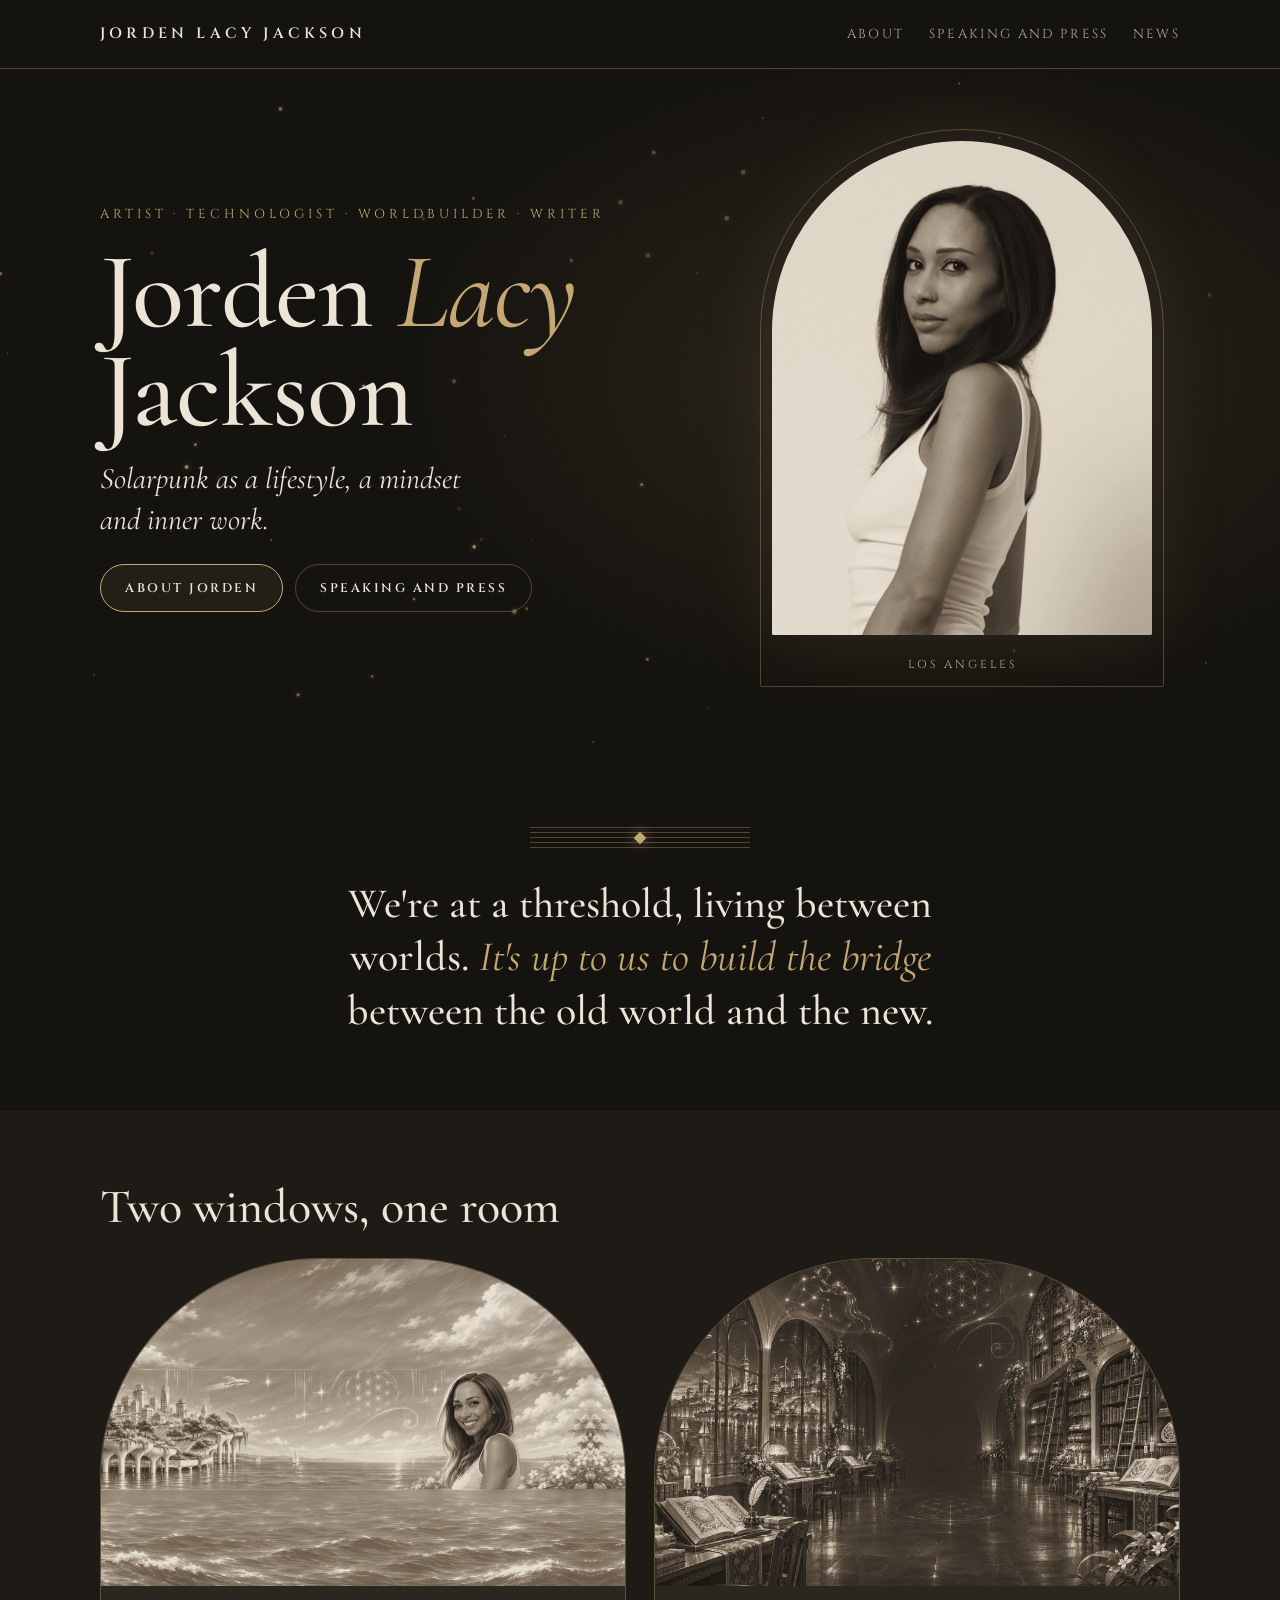
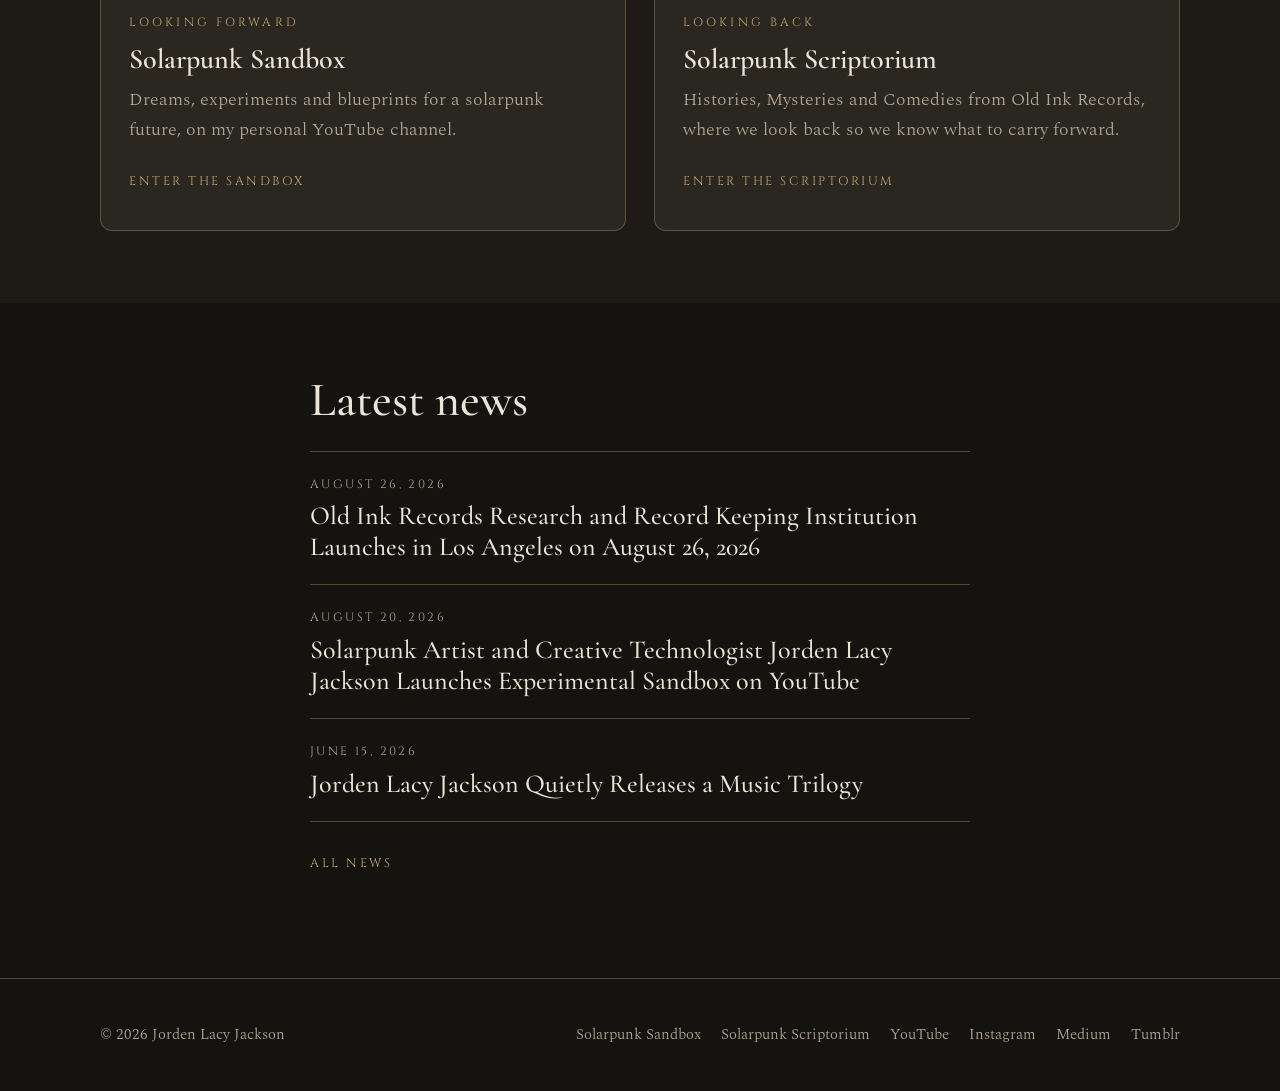
==== index.html @ 298483e8 "Self-host fonts; remove all Google Fonts requests Fonts are served from /fonts (Fontsource builds, S" ====
<!doctype html>
<html lang="en">
<head>
<meta charset="utf-8">
<meta name="viewport" content="width=device-width, initial-scale=1, viewport-fit=cover">
<title>Jorden Lacy Jackson</title>
<meta name="description" content="Jorden Lacy Jackson is a solarpunk artist, creative technologist, worldbuilder and writer in Los Angeles. Creator of Solarpunk Sandbox and founder of Old Ink Records.">
<link rel="canonical" href="https://jordenlacyjackson.com/">
<meta name="theme-color" content="#15130f">
<meta property="og:type" content="website">
<meta property="og:site_name" content="Jorden Lacy Jackson">
<meta property="og:title" content="Jorden Lacy Jackson">
<meta property="og:description" content="Jorden Lacy Jackson is a solarpunk artist, creative technologist, worldbuilder and writer in Los Angeles. Creator of Solarpunk Sandbox and founder of Old Ink Records.">
<meta property="og:url" content="https://jordenlacyjackson.com/">
<meta property="og:image" content="https://jordenlacyjackson.com/og-image.jpg">
<meta property="og:image:width" content="1200">
<meta property="og:image:height" content="630">
<meta name="twitter:card" content="summary_large_image">
<meta name="twitter:title" content="Jorden Lacy Jackson">
<meta name="twitter:description" content="Jorden Lacy Jackson is a solarpunk artist, creative technologist, worldbuilder and writer in Los Angeles. Creator of Solarpunk Sandbox and founder of Old Ink Records.">
<meta name="twitter:image" content="https://jordenlacyjackson.com/og-image.jpg">
<script type="application/ld+json">
{
 "@context": "https://schema.org",
 "@graph": [
  {
   "@type": "Person",
   "@id": "https://jordenlacyjackson.com/#person",
   "name": "Jorden Lacy Jackson",
   "alternateName": "Jacks",
   "url": "https://jordenlacyjackson.com/",
   "image": "https://jordenlacyjackson.com/jorden-lacy-jackson-smile.jpg",
   "description": "Solarpunk artist, creative technologist, worldbuilder and writer based in Los Angeles. Creator of Solarpunk Sandbox and founder of Old Ink Records.",
   "jobTitle": "Artist, creative technologist, worldbuilder and writer",
   "homeLocation": {
    "@type": "Place",
    "name": "Los Angeles, California"
   },
   "knowsAbout": [
    "Solarpunk",
    "Worldbuilding",
    "Creative technology",
    "Storytelling",
    "Record keeping",
    "Legacy work",
    "Self-mastery"
   ],
   "founder": {
    "@type": "Organization",
    "@id": "https://oldinkrecords.com/#organization",
    "name": "Old Ink Records",
    "url": "https://oldinkrecords.com/"
   },
   "sameAs": [
    "https://www.youtube.com/@jordenlacyjackson",
    "https://www.instagram.com/jordenlacyjackson",
    "https://www.tumblr.com/jorden-lacy-jackson",
    "https://medium.com/@jordenlacyjackson",
    "https://solarpunksandbox.com/",
    "https://solarpunkscriptorium.com/",
    "https://oldinkrecords.com/"
   ]
  },
  {
   "@type": "WebSite",
   "@id": "https://jordenlacyjackson.com/#website",
   "url": "https://jordenlacyjackson.com/",
   "name": "Jorden Lacy Jackson",
   "publisher": {
    "@id": "https://jordenlacyjackson.com/#person"
   }
  },
  {
   "@type": "ProfilePage",
   "@id": "https://jordenlacyjackson.com/#page",
   "url": "https://jordenlacyjackson.com/",
   "name": "Jorden Lacy Jackson",
   "mainEntity": {
    "@id": "https://jordenlacyjackson.com/#person"
   }
  }
 ]
}
</script>
<link rel="stylesheet" href="/fonts/fonts.css">
<link rel="stylesheet" href="/style.css">
</head>
<body>
<header class="bar">
  <div class="wrap">
    <a class="name" href="/">Jorden Lacy Jackson</a>
    <nav aria-label="Main">
      <a href="/about-jorden-lacy-jackson">About</a>
      <a href="/speaking-and-press">Speaking and Press</a>
      <a href="/news">News</a>
    </nav>
  </div>
</header>
<main>
  <section class="hero" style="padding:0">
    <canvas class="motes" aria-hidden="true"></canvas>
    <div class="wrap">
      <div class="hero-copy">
        <span class="kicker">Artist · Technologist · Worldbuilder · Writer</span>
        <h1>Jorden <em>Lacy</em> Jackson</h1>
        <p class="lede">Solarpunk as a lifestyle, a mindset and inner work.</p>
        <div class="btns">
          <a class="btn" href="/about-jorden-lacy-jackson">About Jorden</a>
          <a class="btn btn-quiet" href="/speaking-and-press">Speaking and press</a>
        </div>
      </div>
      <figure class="arch" style="margin:0">
        <img src="/portrait-arch.jpg" width="900" height="1170" alt="Portrait of Jorden Lacy Jackson looking over her shoulder, in warm monochrome">
        <figcaption>Los Angeles</figcaption>
      </figure>
    </div>
  </section>

  <section>
    <div class="wrap">
      <div class="staff" aria-hidden="true"></div>
      <p class="thesis">We're at a threshold, living between worlds. <em>It's up to us to build the bridge</em> between the old world and the new.</p>
    </div>
  </section>

  <section class="alt">
    <div class="wrap">
      <h2>Two windows, one room</h2>
      <div class="windows">
        <div class="window">
          <img src="/window-sandbox.jpg" width="960" height="540" alt="A bright solarpunk harbor city by day" loading="lazy">
          <div class="in">
            <span class="tag">Looking forward</span>
            <h3>Solarpunk Sandbox</h3>
            <p>Dreams, experiments and blueprints for a solarpunk future, on my personal YouTube channel.</p>
            <a class="more" href="https://solarpunksandbox.com/">Enter the Sandbox</a>
          </div>
        </div>
        <div class="window">
          <img src="/window-scriptorium.jpg" width="960" height="540" alt="A candlelit solarpunk library at night" loading="lazy">
          <div class="in">
            <span class="tag">Looking back</span>
            <h3>Solarpunk Scriptorium</h3>
            <p>Histories, Mysteries and Comedies from Old Ink Records, where we look back so we know what to carry forward.</p>
            <a class="more" href="https://solarpunkscriptorium.com/">Enter the Scriptorium</a>
          </div>
        </div>
      </div>
    </div>
  </section>

  <section>
    <div class="wrap narrow">
      <h2>Latest news</h2>
      <ul class="news">
      <li><time datetime="2026-08-26">August 26, 2026</time><a href="/old-ink-records-research-and-record-keeping-institution-launches-in-los-angeles-on-august-26-2026">Old Ink Records Research and Record Keeping Institution Launches in Los Angeles on August 26, 2026</a></li>
      <li><time datetime="2026-08-20">August 20, 2026</time><a href="/solarpunk-artist-and-creative-technologist-jorden-lacy-jackson-launches-experimental-sandbox-on-youtube">Solarpunk Artist and Creative Technologist Jorden Lacy Jackson Launches Experimental Sandbox on YouTube</a></li>
      <li><time datetime="2026-06-15">June 15, 2026</time><a href="/press-releasesjorden-lacy-jackson-quietly-releases-a-music-trilogy">Jorden Lacy Jackson Quietly Releases a Music Trilogy</a></li>
      </ul>
      <p style="margin-top:20px"><a class="back" href="/news">All news</a></p>
    </div>
  </section>
</main>
<footer>
  <div class="wrap">
    <span>© 2026 Jorden Lacy Jackson</span>
    <nav aria-label="Elsewhere">
      <a href="https://solarpunksandbox.com/">Solarpunk Sandbox</a>
      <a href="https://solarpunkscriptorium.com/">Solarpunk Scriptorium</a>
      <a href="https://www.youtube.com/@jordenlacyjackson" rel="noopener">YouTube</a>
      <a href="https://www.instagram.com/jordenlacyjackson" rel="noopener">Instagram</a>
      <a href="https://medium.com/@jordenlacyjackson" rel="noopener">Medium</a>
      <a href="https://www.tumblr.com/jorden-lacy-jackson" rel="noopener">Tumblr</a>
    </nav>
  </div>
</footer>
<script src="/motes.js" defer></script>
<!-- Cloudflare Web Analytics --><script type='module' src='https://static.cloudflareinsights.com/beacon.min.js' data-cf-beacon='{"token": "4a1c8ed2318540de8e361f7578ccc518"}'></script><!-- End Cloudflare Web Analytics -->
</body>
</html>
---- fonts/fonts.css ----
/* Self-hosted fonts (SIL Open Font License), from Fontsource. No requests to Google. */
/* cormorant-garamond-latin-ext-500-normal */
@font-face {
  font-family: 'Cormorant Garamond';
  font-style: normal;
  font-display: swap;
  font-weight: 500;
  src: url(/fonts/cormorant-garamond-latin-ext-500-normal.woff2) format('woff2');
  unicode-range: U+0100-02BA,U+02BD-02C5,U+02C7-02CC,U+02CE-02D7,U+02DD-02FF,U+0304,U+0308,U+0329,U+1D00-1DBF,U+1E00-1E9F,U+1EF2-1EFF,U+2020,U+20A0-20AB,U+20AD-20C0,U+2113,U+2C60-2C7F,U+A720-A7FF;
}
/* cormorant-garamond-latin-500-normal */
@font-face {
  font-family: 'Cormorant Garamond';
  font-style: normal;
  font-display: swap;
  font-weight: 500;
  src: url(/fonts/cormorant-garamond-latin-500-normal.woff2) format('woff2');
  unicode-range: U+0000-00FF,U+0131,U+0152-0153,U+02BB-02BC,U+02C6,U+02DA,U+02DC,U+0304,U+0308,U+0329,U+2000-206F,U+20AC,U+2122,U+2191,U+2193,U+2212,U+2215,U+FEFF,U+FFFD;
}
/* cormorant-garamond-latin-ext-600-normal */
@font-face {
  font-family: 'Cormorant Garamond';
  font-style: normal;
  font-display: swap;
  font-weight: 600;
  src: url(/fonts/cormorant-garamond-latin-ext-600-normal.woff2) format('woff2');
  unicode-range: U+0100-02BA,U+02BD-02C5,U+02C7-02CC,U+02CE-02D7,U+02DD-02FF,U+0304,U+0308,U+0329,U+1D00-1DBF,U+1E00-1E9F,U+1EF2-1EFF,U+2020,U+20A0-20AB,U+20AD-20C0,U+2113,U+2C60-2C7F,U+A720-A7FF;
}
/* cormorant-garamond-latin-600-normal */
@font-face {
  font-family: 'Cormorant Garamond';
  font-style: normal;
  font-display: swap;
  font-weight: 600;
  src: url(/fonts/cormorant-garamond-latin-600-normal.woff2) format('woff2');
  unicode-range: U+0000-00FF,U+0131,U+0152-0153,U+02BB-02BC,U+02C6,U+02DA,U+02DC,U+0304,U+0308,U+0329,U+2000-206F,U+20AC,U+2122,U+2191,U+2193,U+2212,U+2215,U+FEFF,U+FFFD;
}
/* cormorant-garamond-latin-ext-400-italic */
@font-face {
  font-family: 'Cormorant Garamond';
  font-style: italic;
  font-display: swap;
  font-weight: 400;
  src: url(/fonts/cormorant-garamond-latin-ext-400-italic.woff2) format('woff2');
  unicode-range: U+0100-02BA,U+02BD-02C5,U+02C7-02CC,U+02CE-02D7,U+02DD-02FF,U+0304,U+0308,U+0329,U+1D00-1DBF,U+1E00-1E9F,U+1EF2-1EFF,U+2020,U+20A0-20AB,U+20AD-20C0,U+2113,U+2C60-2C7F,U+A720-A7FF;
}
/* cormorant-garamond-latin-400-italic */
@font-face {
  font-family: 'Cormorant Garamond';
  font-style: italic;
  font-display: swap;
  font-weight: 400;
  src: url(/fonts/cormorant-garamond-latin-400-italic.woff2) format('woff2');
  unicode-range: U+0000-00FF,U+0131,U+0152-0153,U+02BB-02BC,U+02C6,U+02DA,U+02DC,U+0304,U+0308,U+0329,U+2000-206F,U+20AC,U+2122,U+2191,U+2193,U+2212,U+2215,U+FEFF,U+FFFD;
}
/* spectral-latin-ext-300-normal */
@font-face {
  font-family: 'Spectral';
  font-style: normal;
  font-display: swap;
  font-weight: 300;
  src: url(/fonts/spectral-latin-ext-300-normal.woff2) format('woff2');
  unicode-range: U+0100-02BA,U+02BD-02C5,U+02C7-02CC,U+02CE-02D7,U+02DD-02FF,U+0304,U+0308,U+0329,U+1D00-1DBF,U+1E00-1E9F,U+1EF2-1EFF,U+2020,U+20A0-20AB,U+20AD-20C0,U+2113,U+2C60-2C7F,U+A720-A7FF;
}
/* spectral-latin-300-normal */
@font-face {
  font-family: 'Spectral';
  font-style: normal;
  font-display: swap;
  font-weight: 300;
  src: url(/fonts/spectral-latin-300-normal.woff2) format('woff2');
  unicode-range: U+0000-00FF,U+0131,U+0152-0153,U+02BB-02BC,U+02C6,U+02DA,U+02DC,U+0304,U+0308,U+0329,U+2000-206F,U+20AC,U+2122,U+2191,U+2193,U+2212,U+2215,U+FEFF,U+FFFD;
}
/* spectral-latin-ext-400-normal */
@font-face {
  font-family: 'Spectral';
  font-style: normal;
  font-display: swap;
  font-weight: 400;
  src: url(/fonts/spectral-latin-ext-400-normal.woff2) format('woff2');
  unicode-range: U+0100-02BA,U+02BD-02C5,U+02C7-02CC,U+02CE-02D7,U+02DD-02FF,U+0304,U+0308,U+0329,U+1D00-1DBF,U+1E00-1E9F,U+1EF2-1EFF,U+2020,U+20A0-20AB,U+20AD-20C0,U+2113,U+2C60-2C7F,U+A720-A7FF;
}
/* spectral-latin-400-normal */
@font-face {
  font-family: 'Spectral';
  font-style: normal;
  font-display: swap;
  font-weight: 400;
  src: url(/fonts/spectral-latin-400-normal.woff2) format('woff2');
  unicode-range: U+0000-00FF,U+0131,U+0152-0153,U+02BB-02BC,U+02C6,U+02DA,U+02DC,U+0304,U+0308,U+0329,U+2000-206F,U+20AC,U+2122,U+2191,U+2193,U+2212,U+2215,U+FEFF,U+FFFD;
}
/* spectral-latin-ext-500-normal */
@font-face {
  font-family: 'Spectral';
  font-style: normal;
  font-display: swap;
  font-weight: 500;
  src: url(/fonts/spectral-latin-ext-500-normal.woff2) format('woff2');
  unicode-range: U+0100-02BA,U+02BD-02C5,U+02C7-02CC,U+02CE-02D7,U+02DD-02FF,U+0304,U+0308,U+0329,U+1D00-1DBF,U+1E00-1E9F,U+1EF2-1EFF,U+2020,U+20A0-20AB,U+20AD-20C0,U+2113,U+2C60-2C7F,U+A720-A7FF;
}
/* spectral-latin-500-normal */
@font-face {
  font-family: 'Spectral';
  font-style: normal;
  font-display: swap;
  font-weight: 500;
  src: url(/fonts/spectral-latin-500-normal.woff2) format('woff2');
  unicode-range: U+0000-00FF,U+0131,U+0152-0153,U+02BB-02BC,U+02C6,U+02DA,U+02DC,U+0304,U+0308,U+0329,U+2000-206F,U+20AC,U+2122,U+2191,U+2193,U+2212,U+2215,U+FEFF,U+FFFD;
}
/* cinzel-latin-ext-400-normal */
@font-face {
  font-family: 'Cinzel';
  font-style: normal;
  font-display: swap;
  font-weight: 400;
  src: url(/fonts/cinzel-latin-ext-400-normal.woff2) format('woff2');
  unicode-range: U+0100-02BA,U+02BD-02C5,U+02C7-02CC,U+02CE-02D7,U+02DD-02FF,U+0304,U+0308,U+0329,U+1D00-1DBF,U+1E00-1E9F,U+1EF2-1EFF,U+2020,U+20A0-20AB,U+20AD-20C0,U+2113,U+2C60-2C7F,U+A720-A7FF;
}
/* cinzel-latin-400-normal */
@font-face {
  font-family: 'Cinzel';
  font-style: normal;
  font-display: swap;
  font-weight: 400;
  src: url(/fonts/cinzel-latin-400-normal.woff2) format('woff2');
  unicode-range: U+0000-00FF,U+0131,U+0152-0153,U+02BB-02BC,U+02C6,U+02DA,U+02DC,U+0304,U+0308,U+0329,U+2000-206F,U+20AC,U+2122,U+2191,U+2193,U+2212,U+2215,U+FEFF,U+FFFD;
}
/* cinzel-latin-ext-600-normal */
@font-face {
  font-family: 'Cinzel';
  font-style: normal;
  font-display: swap;
  font-weight: 600;
  src: url(/fonts/cinzel-latin-ext-600-normal.woff2) format('woff2');
  unicode-range: U+0100-02BA,U+02BD-02C5,U+02C7-02CC,U+02CE-02D7,U+02DD-02FF,U+0304,U+0308,U+0329,U+1D00-1DBF,U+1E00-1E9F,U+1EF2-1EFF,U+2020,U+20A0-20AB,U+20AD-20C0,U+2113,U+2C60-2C7F,U+A720-A7FF;
}
/* cinzel-latin-600-normal */
@font-face {
  font-family: 'Cinzel';
  font-style: normal;
  font-display: swap;
  font-weight: 600;
  src: url(/fonts/cinzel-latin-600-normal.woff2) format('woff2');
  unicode-range: U+0000-00FF,U+0131,U+0152-0153,U+02BB-02BC,U+02C6,U+02DA,U+02DC,U+0304,U+0308,U+0329,U+2000-206F,U+20AC,U+2122,U+2191,U+2193,U+2212,U+2215,U+FEFF,U+FFFD;
}
---- style.css ----
/* jordenlacyjackson.com: the Maestro has entered the Scriptorium.
   Layout: a candlelit night room. Engraved name beside an arched, moonlit portrait; five-line staff rules
   divide the sections like a score; two small windows open onto the Sandbox and the Scriptorium.
   Single committed dark look in warm neutrals: smoke, bone, stone, and one muted brass. */
:root{
  --night:#15130f;     /* page ground, warm near-black */
  --smoke:#1e1b17;     /* raised band */
  --ash:#2a2620;       /* cards */
  --bone:#ece4d6;      /* primary text */
  --stone:#b3a796;     /* secondary text, AA on night */
  --brass:#c4a774;     /* the single accent */
  --brass-dim:rgba(196,167,116,.34);
  --display:"Cormorant Garamond","Cormorant","Garamond","Times New Roman",serif;
  --body:"Spectral","Iowan Old Style",Georgia,serif;
  --engraved:"Cinzel","Trajan Pro","Times New Roman",serif;
  color-scheme:dark;
}
*{box-sizing:border-box}
html{-webkit-text-size-adjust:100%}
body{margin:0;background:var(--night);color:var(--bone);font-family:var(--body);font-weight:300;font-size:18px;line-height:1.7}
a{color:var(--brass);text-underline-offset:4px;text-decoration-thickness:1px}
a:hover{color:var(--bone)}
:focus-visible{outline:2px solid var(--brass);outline-offset:4px}
img{max-width:100%;height:auto}
strong{font-weight:500}
.wrap{max-width:1120px;margin:0 auto;padding-left:max(20px,env(safe-area-inset-left,0px));padding-right:max(20px,env(safe-area-inset-right,0px))}
.narrow{max-width:700px}

/* Bar */
.bar{border-bottom:1px solid var(--brass-dim);background:var(--night);position:relative;z-index:2}
.bar .wrap{display:flex;flex-wrap:wrap;align-items:center;justify-content:space-between;gap:6px 28px;padding-block:12px}
.name{font-family:var(--engraved);font-weight:600;font-size:15px;letter-spacing:.28em;text-transform:uppercase;color:var(--bone);text-decoration:none;min-height:44px;display:inline-flex;align-items:center}
.bar nav{display:flex;flex-wrap:wrap;gap:2px 24px}
.bar nav a{font-family:var(--engraved);font-size:13px;letter-spacing:.18em;text-transform:uppercase;color:var(--stone);text-decoration:none;min-height:44px;display:inline-flex;align-items:center}
.bar nav a:hover,.bar nav a[aria-current="page"]{color:var(--brass)}

/* Motes canvas */
.motes{position:absolute;inset:0;width:100%;height:100%;pointer-events:none}

/* Home hero */
.hero{position:relative;overflow:hidden;background:radial-gradient(ellipse 60% 70% at 72% 45%,rgba(196,167,116,.13),transparent 70%),var(--night)}
.hero .wrap{position:relative;display:grid;grid-template-columns:minmax(0,1.15fr) minmax(0,.85fr);gap:56px;align-items:center;padding-block:72px 80px}
.hero-copy{display:flex;flex-direction:column;gap:18px;min-width:0}
.kicker{font-family:var(--engraved);font-size:13px;letter-spacing:.3em;text-transform:uppercase;color:var(--brass)}
h1{margin:0;font-family:var(--display);font-weight:500;font-size:clamp(52px,8.4vw,112px);line-height:.92;letter-spacing:-.01em;color:var(--bone);text-wrap:balance}
h1 em{font-style:italic;font-weight:400;color:var(--brass)}
.lede{margin:0;font-family:var(--display);font-style:italic;font-size:clamp(22px,2.6vw,30px);line-height:1.35;color:var(--bone);max-width:28ch}
.btns{display:flex;flex-wrap:wrap;gap:12px;margin-top:6px}
.btn{display:inline-flex;align-items:center;min-height:48px;padding:0 24px;border-radius:999px;font-family:var(--engraved);font-weight:600;font-size:12.5px;letter-spacing:.2em;text-transform:uppercase;text-decoration:none;color:var(--bone);border:1px solid var(--brass);background:rgba(196,167,116,.08);transition:background .5s cubic-bezier(.22,.61,.36,1),box-shadow .5s cubic-bezier(.22,.61,.36,1)}
.btn:hover{color:var(--bone);background:rgba(196,167,116,.18);box-shadow:0 0 28px rgba(196,167,116,.25)}
.btn-quiet{border-color:var(--brass-dim);background:transparent}

/* Arched portrait */
.arch{position:relative;justify-self:center;width:min(100%,380px)}
.arch img{display:block;width:100%;aspect-ratio:9/11.7;object-fit:cover;border-radius:999px 999px 6px 6px;box-shadow:0 0 80px rgba(196,167,116,.12)}
.arch::before{content:"";position:absolute;inset:-12px;border:1px solid var(--brass-dim);border-radius:999px 999px 10px 10px;pointer-events:none}
.arch figcaption{margin-top:20px;text-align:center;font-family:var(--engraved);font-size:11.5px;letter-spacing:.26em;text-transform:uppercase;color:var(--stone)}

/* Five-line staff divider */
.staff{height:22px;max-width:220px;margin:0 auto;background:repeating-linear-gradient(180deg,var(--brass-dim) 0 1px,transparent 1px 5px);position:relative}
.staff::after{content:"";position:absolute;left:50%;top:50%;width:9px;height:9px;transform:translate(-50%,-50%) rotate(45deg);background:var(--brass);box-shadow:0 0 14px rgba(196,167,116,.6)}

/* Inner page head */
.page-head{position:relative;overflow:hidden;background:radial-gradient(ellipse 50% 90% at 80% 20%,rgba(196,167,116,.1),transparent 70%),var(--night);border-bottom:1px solid var(--brass-dim)}
.page-head .wrap{position:relative;padding-block:64px 52px;display:flex;flex-direction:column;gap:12px}
.page-head h1{font-size:clamp(44px,6.4vw,84px)}
.page-head p{margin:0;color:var(--stone);max-width:60ch;font-size:19px}

/* Sections */
section{padding-block:72px}
section.alt{background:var(--smoke)}
h2{margin:0 0 24px;font-family:var(--display);font-weight:500;font-size:clamp(32px,4vw,48px);line-height:1.08;color:var(--bone);text-wrap:balance}
h3{margin:0;font-family:var(--display);font-weight:600;font-size:28px;line-height:1.15}
p{margin:0 0 1.1em}
.thesis{font-family:var(--display);font-size:clamp(28px,3.8vw,42px);line-height:1.28;text-align:center;max-width:30ch;margin:28px auto 0;text-wrap:balance}
.thesis em{color:var(--brass)}

/* Two windows */
.windows{display:grid;grid-template-columns:repeat(2,minmax(0,1fr));gap:28px}
.window{background:var(--ash);border:1px solid var(--brass-dim);border-radius:220px 220px 12px 12px;overflow:hidden;display:flex;flex-direction:column;min-width:0}
.window img{display:block;width:100%;aspect-ratio:16/10;object-fit:cover}
.window .in{padding:26px 28px 30px;display:flex;flex-direction:column;gap:10px;flex:1}
.window .tag{font-family:var(--engraved);font-size:12px;letter-spacing:.26em;text-transform:uppercase;color:var(--brass)}
.window p{margin:0;color:var(--stone)}
.window .more{margin-top:auto;padding-top:8px;font-family:var(--engraved);font-size:12.5px;letter-spacing:.2em;text-transform:uppercase;text-decoration:none;min-height:44px;display:inline-flex;align-items:center}

/* News */
.news{list-style:none;margin:0;padding:0}
.news li{border-top:1px solid var(--brass-dim);padding-block:22px;display:flex;flex-direction:column;gap:6px}
.news li:last-child{border-bottom:1px solid var(--brass-dim)}
.news time{font-family:var(--engraved);font-size:12px;letter-spacing:.2em;text-transform:uppercase;color:var(--stone);font-variant-numeric:tabular-nums}
.news a{font-family:var(--display);font-weight:500;font-size:26px;line-height:1.2;color:var(--bone);text-decoration:none}
.news a:hover{color:var(--brass)}
.back{display:inline-flex;min-height:44px;align-items:center;font-family:var(--engraved);font-size:12.5px;letter-spacing:.2em;text-transform:uppercase;text-decoration:none}

/* Release article */
article.release{padding-block:48px 80px}
article.release .dateline{font-family:var(--engraved);font-size:12px;letter-spacing:.22em;text-transform:uppercase;color:var(--stone);margin-top:12px}
article.release h1{font-size:clamp(36px,5vw,56px);line-height:1.05;margin:12px 0 16px}
article.release .sub{font-family:var(--display);font-style:italic;font-size:24px;line-height:1.4;color:var(--stone);margin:0 0 36px}
article.release h2{font-size:28px;margin:36px 0 10px}
article.release .contact{margin-top:36px;padding-top:22px;border-top:1px solid var(--brass-dim);font-size:16px;color:var(--stone)}

/* Speaking */
.talks{display:grid;grid-template-columns:repeat(2,minmax(0,1fr));gap:24px}
.talk{background:var(--ash);border:1px solid var(--brass-dim);border-radius:14px;padding:30px;display:flex;flex-direction:column;gap:12px;min-width:0}
.talk p{margin:0;color:var(--stone)}
.photos{display:grid;grid-template-columns:repeat(2,minmax(0,1fr));gap:24px}
.photo{display:flex;flex-direction:column;gap:12px;min-width:0}
.photo img{border-radius:10px;aspect-ratio:4/5;object-fit:cover;width:100%;background:var(--ash)}
.photo a{font-family:var(--engraved);font-size:12.5px;letter-spacing:.2em;text-transform:uppercase;min-height:44px;display:inline-flex;align-items:center}
.facts{display:grid;grid-template-columns:max-content 1fr;gap:12px 28px;margin:0}
.facts dt{font-family:var(--engraved);font-size:12.5px;letter-spacing:.18em;text-transform:uppercase;color:var(--brass);padding-top:4px}
.facts dd{margin:0}
.contact-box{background:var(--ash);border:1px solid var(--brass-dim);border-radius:14px;padding:30px;display:flex;flex-direction:column;gap:10px;max-width:580px}
.contact-box .email{font-family:var(--display);font-size:30px;font-weight:500;user-select:all;word-break:break-all;color:var(--bone)}
.contact-box p{margin:0;color:var(--stone)}

/* FAQ */
.faq details{border-top:1px solid var(--brass-dim);padding-block:14px}
.faq details:last-child{border-bottom:1px solid var(--brass-dim)}
.faq summary{cursor:pointer;font-family:var(--display);font-weight:500;font-size:24px;min-height:44px;display:flex;align-items:center}
.faq summary::marker{color:var(--brass)}
.faq details p{margin:10px 0 6px;color:var(--stone)}

footer{border-top:1px solid var(--brass-dim);padding-block:34px;font-size:15px;color:var(--stone)}
footer .wrap{display:flex;flex-wrap:wrap;gap:8px 28px;justify-content:space-between;align-items:center}
footer nav{display:flex;flex-wrap:wrap;gap:2px 20px}
footer a{color:var(--stone);text-decoration:none;min-height:44px;display:inline-flex;align-items:center}
footer a:hover{color:var(--brass)}

@media (max-width:860px){
  .hero .wrap{grid-template-columns:1fr;gap:40px;padding-block:48px 64px}
  .arch{width:min(78%,320px)}
  .windows,.talks{grid-template-columns:1fr}
  .window{border-radius:160px 160px 12px 12px}
  .facts{grid-template-columns:1fr;gap:2px}
  .facts dd{margin-bottom:14px}
}
@media (max-width:520px){.photos{grid-template-columns:1fr}}
@media (prefers-reduced-motion:reduce){.motes{display:none}*{transition:none!important}}
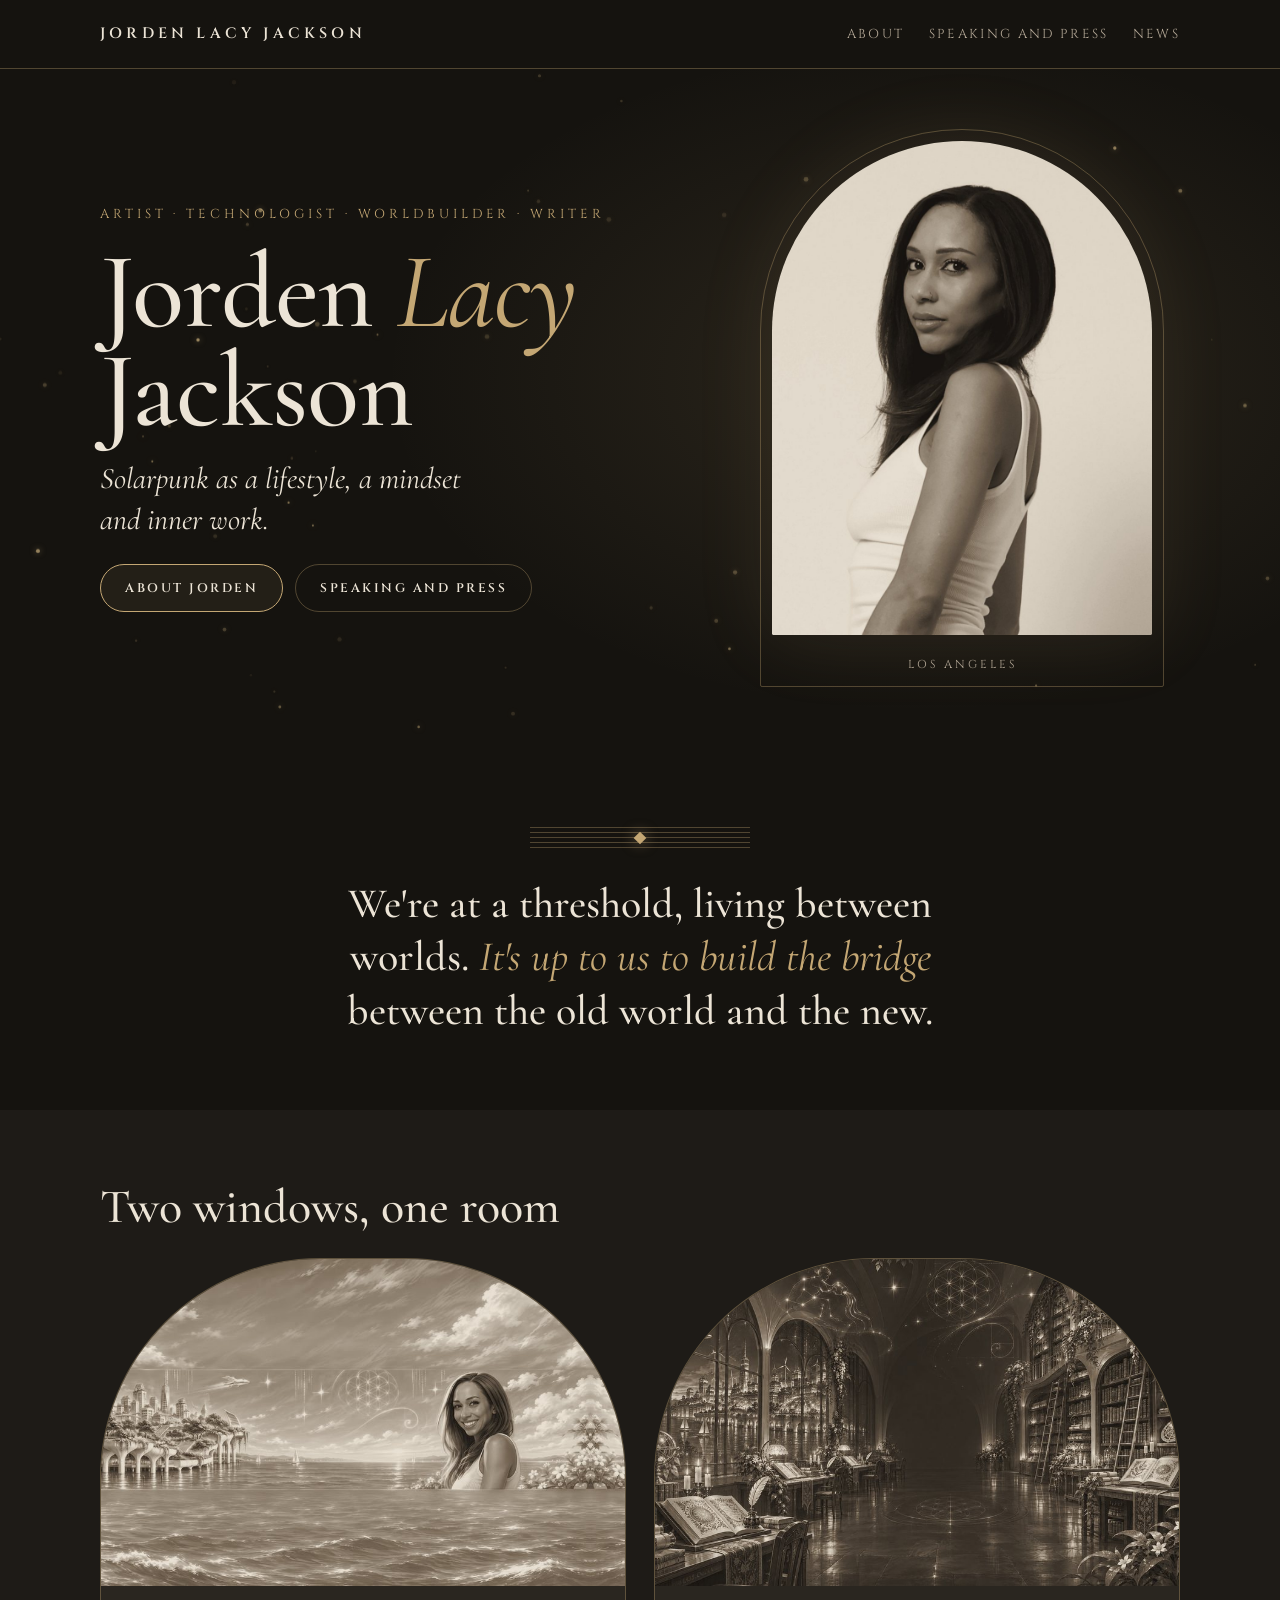
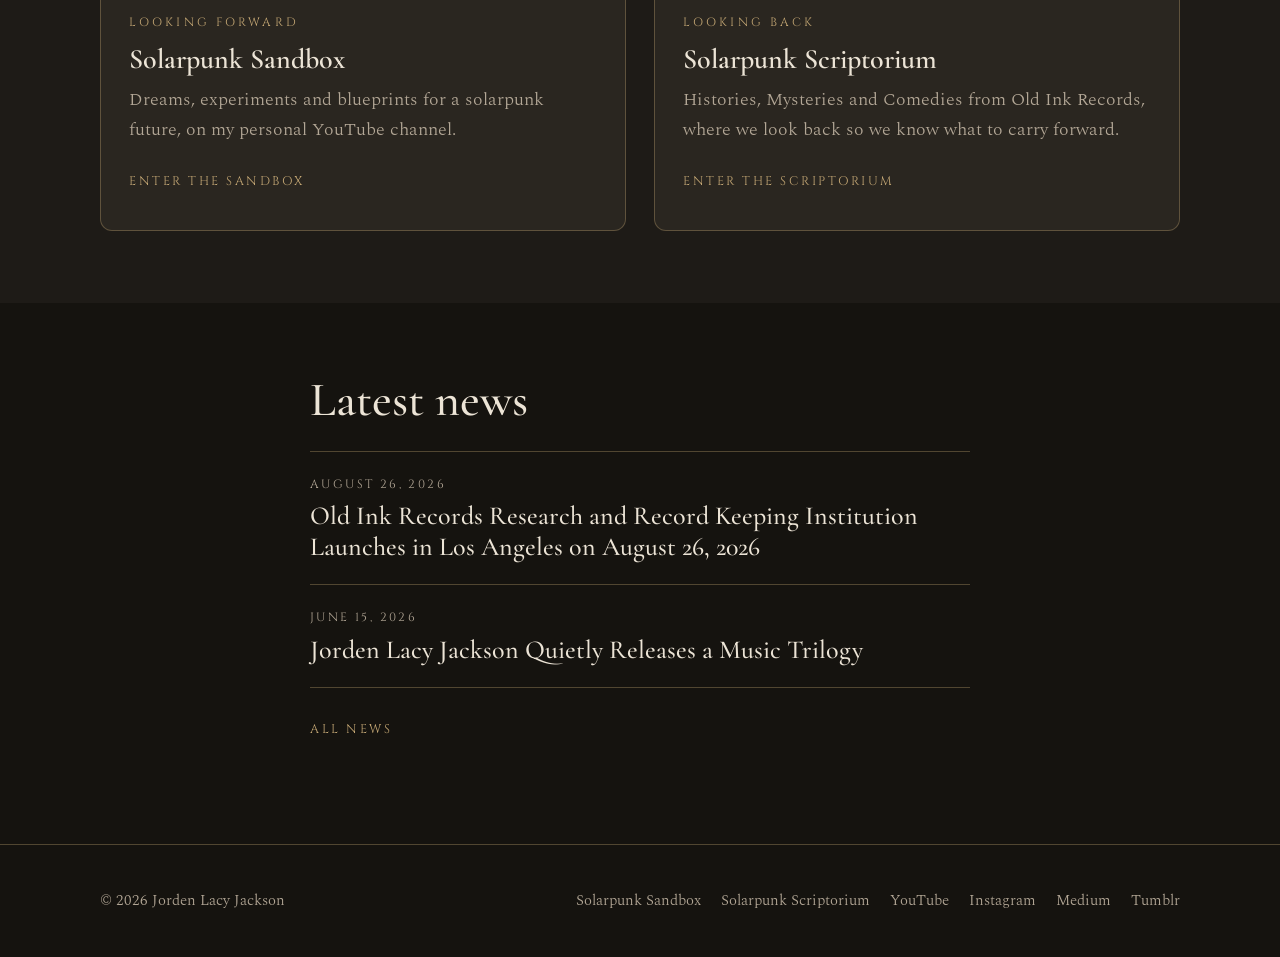
==== commit b8915434: "Keep public pages professional: retire Aug 20 YouTube release, drop metaphysical and mystic wording " ====
--- a/index.html
+++ b/index.html
@@ -154,7 +154,6 @@
       <h2>Latest news</h2>
       <ul class="news">
       <li><time datetime="2026-08-26">August 26, 2026</time><a href="/old-ink-records-research-and-record-keeping-institution-launches-in-los-angeles-on-august-26-2026">Old Ink Records Research and Record Keeping Institution Launches in Los Angeles on August 26, 2026</a></li>
-      <li><time datetime="2026-08-20">August 20, 2026</time><a href="/solarpunk-artist-and-creative-technologist-jorden-lacy-jackson-launches-experimental-sandbox-on-youtube">Solarpunk Artist and Creative Technologist Jorden Lacy Jackson Launches Experimental Sandbox on YouTube</a></li>
       <li><time datetime="2026-06-15">June 15, 2026</time><a href="/press-releasesjorden-lacy-jackson-quietly-releases-a-music-trilogy">Jorden Lacy Jackson Quietly Releases a Music Trilogy</a></li>
       </ul>
       <p style="margin-top:20px"><a class="back" href="/news">All news</a></p>
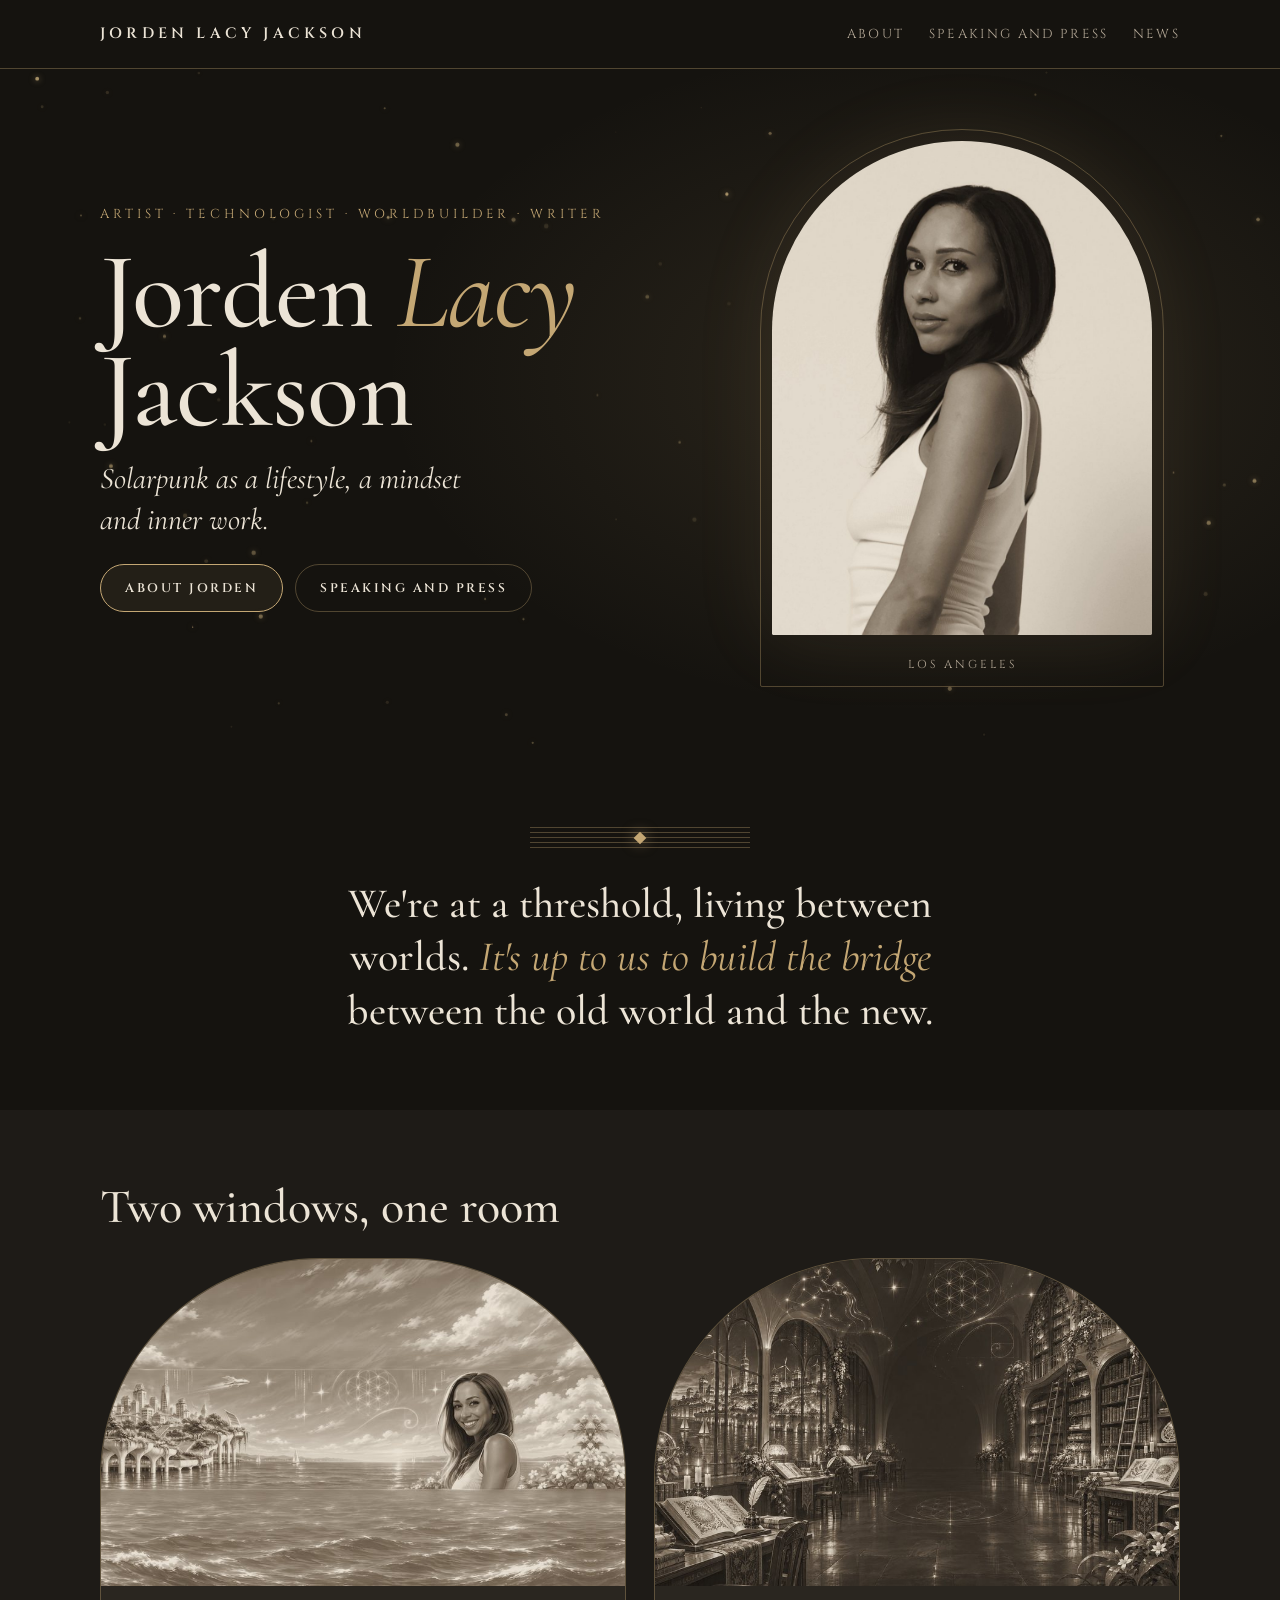
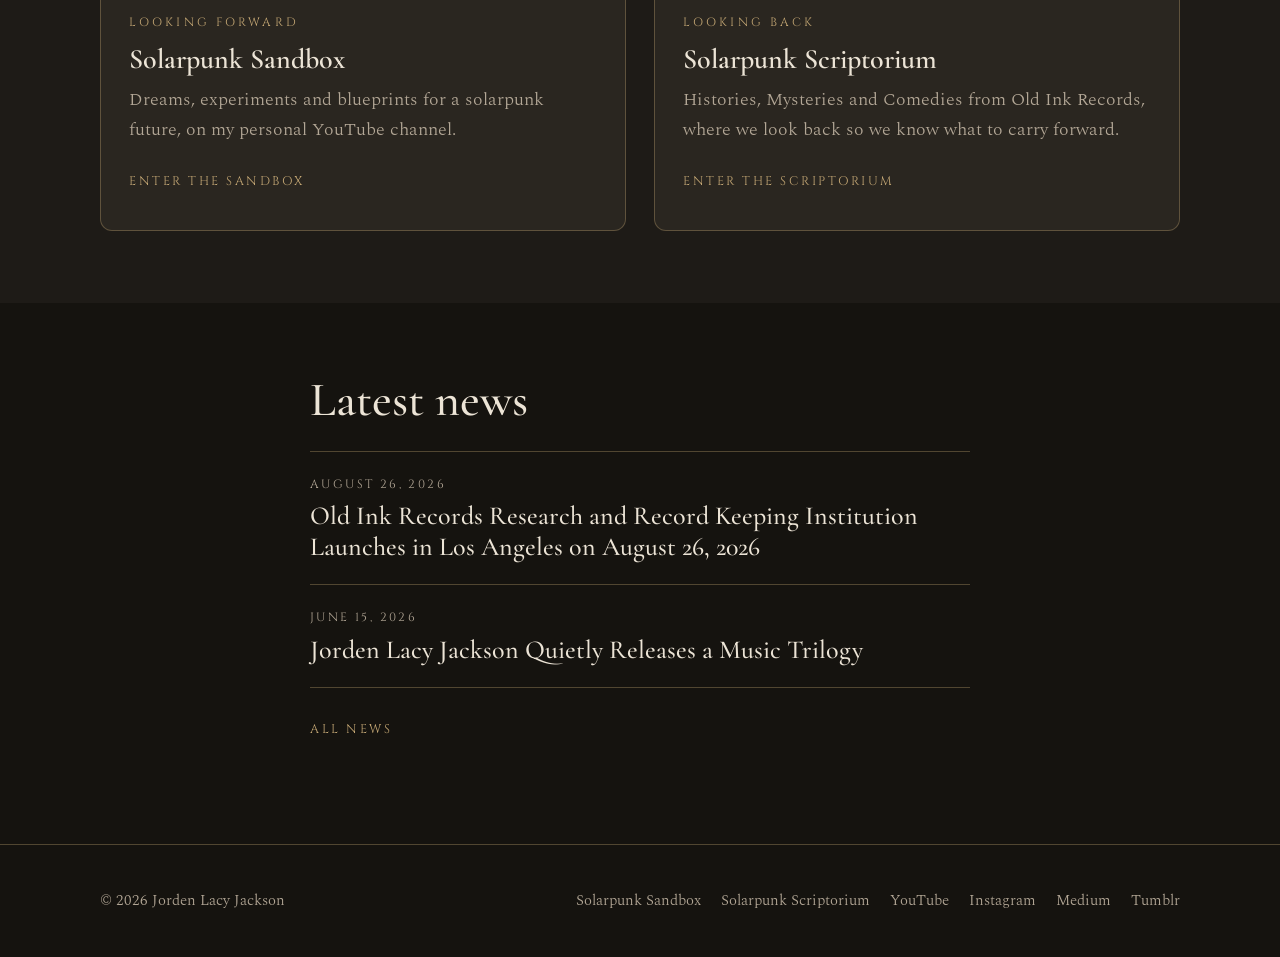
==== commit 4be1b422: "Mobile first pass: larger labels and tap targets on phones Co-Authored-By: Claude Opus 5.5 <noreply@" ====
--- a/index.html
+++ b/index.html
@@ -83,7 +83,7 @@
 }
 </script>
 <link rel="stylesheet" href="/fonts/fonts.css">
-<link rel="stylesheet" href="/style.css">
+<link rel="stylesheet" href="/style.css?v=2">
 </head>
 <body>
 <header class="bar">
--- a/style.css
+++ b/style.css
@@ -139,3 +139,12 @@
 }
 @media (max-width:520px){.photos{grid-template-columns:1fr}}
 @media (prefers-reduced-motion:reduce){.motes{display:none}*{transition:none!important}}
+
+/* Mobile first pass (Nov 18): larger labels and tap targets on phones */
+@media (max-width:600px){
+  .bar nav a{font-size:14px;letter-spacing:.14em}
+  .kicker{font-size:13.5px;letter-spacing:.24em}
+  .btn,.window .more,.back,.photo a{font-size:13.5px}
+  .arch figcaption,.window .tag,.news time,article.release .dateline,.facts dt{font-size:13px}
+  .facts dd a,.release a{display:inline-block;padding-block:8px}
+}
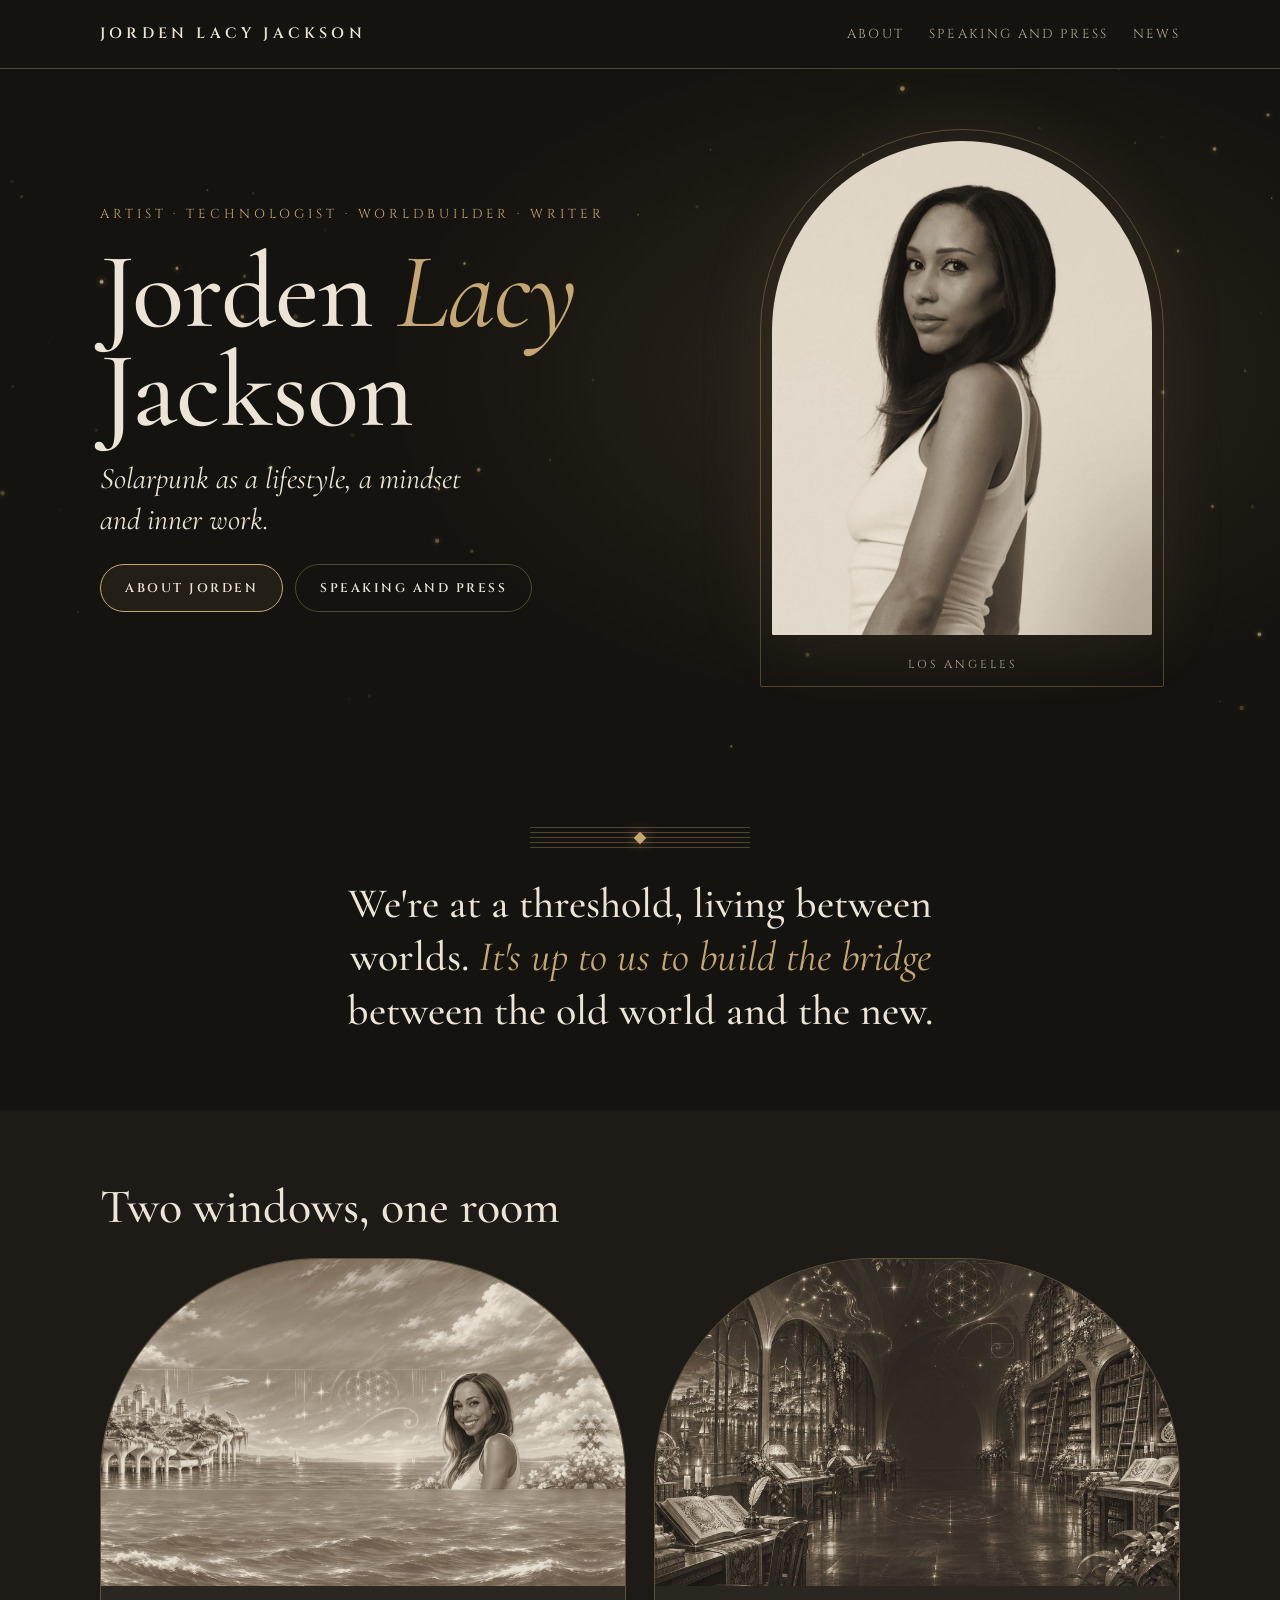
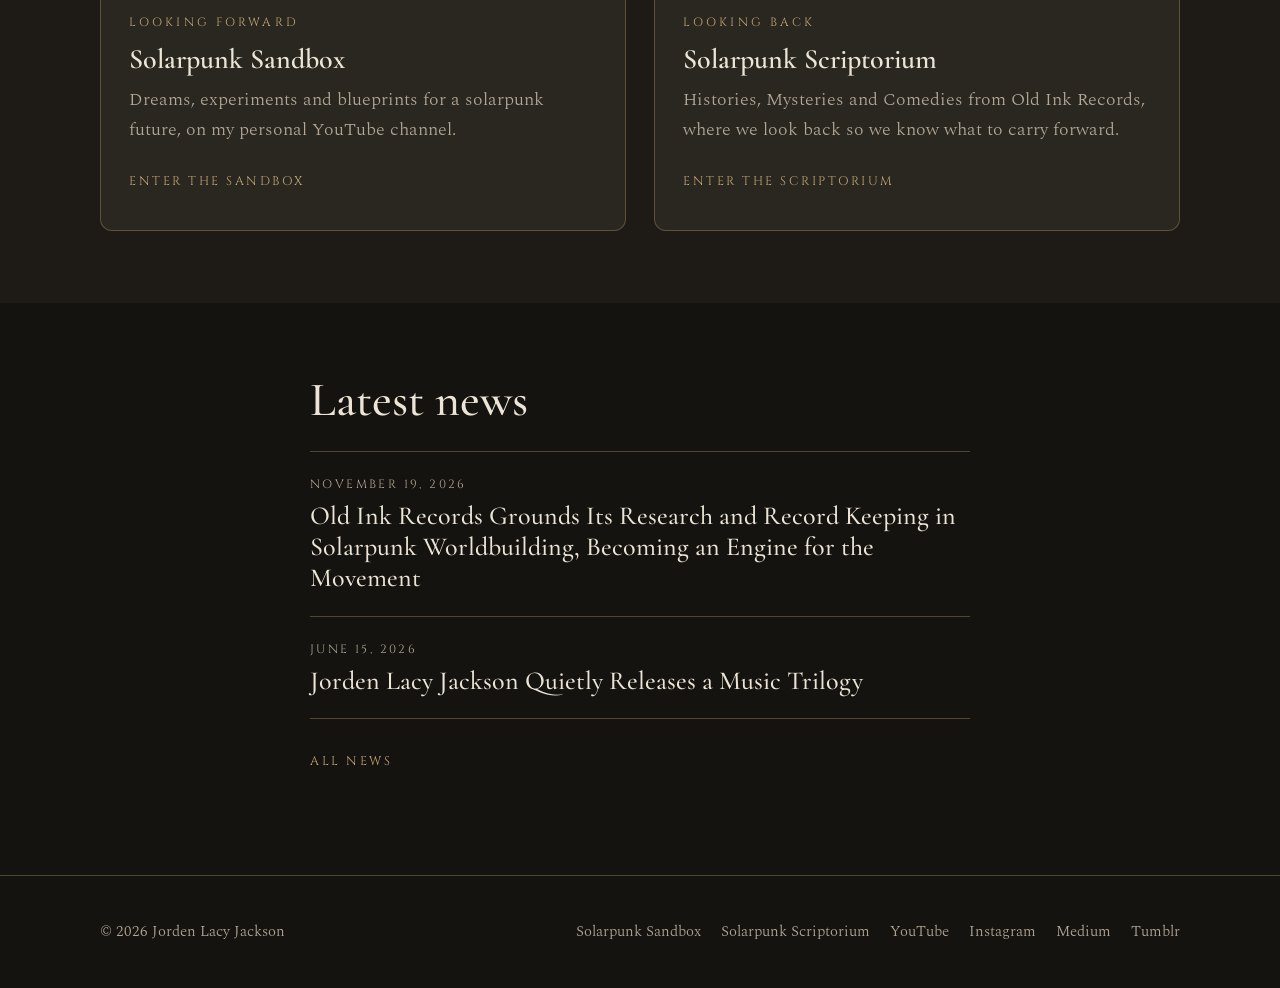
==== commit ad6fb7c7: "Release: move the Aug 26 announcement to the Archive; link Archive from news Co-Authored-By: Claude " ====
--- a/index.html
+++ b/index.html
@@ -153,7 +153,7 @@
     <div class="wrap narrow">
       <h2>Latest news</h2>
       <ul class="news">
-      <li><time datetime="2026-08-26">August 26, 2026</time><a href="/old-ink-records-research-and-record-keeping-institution-launches-in-los-angeles-on-august-26-2026">Old Ink Records Research and Record Keeping Institution Launches in Los Angeles on August 26, 2026</a></li>
+      <li><time datetime="2026-11-19">November 19, 2026</time><a href="/old-ink-records-grounds-its-research-and-record-keeping-in-solarpunk">Old Ink Records Grounds Its Research and Record Keeping in Solarpunk Worldbuilding, Becoming an Engine for the Movement</a></li>
       <li><time datetime="2026-06-15">June 15, 2026</time><a href="/press-releasesjorden-lacy-jackson-quietly-releases-a-music-trilogy">Jorden Lacy Jackson Quietly Releases a Music Trilogy</a></li>
       </ul>
       <p style="margin-top:20px"><a class="back" href="/news">All news</a></p>
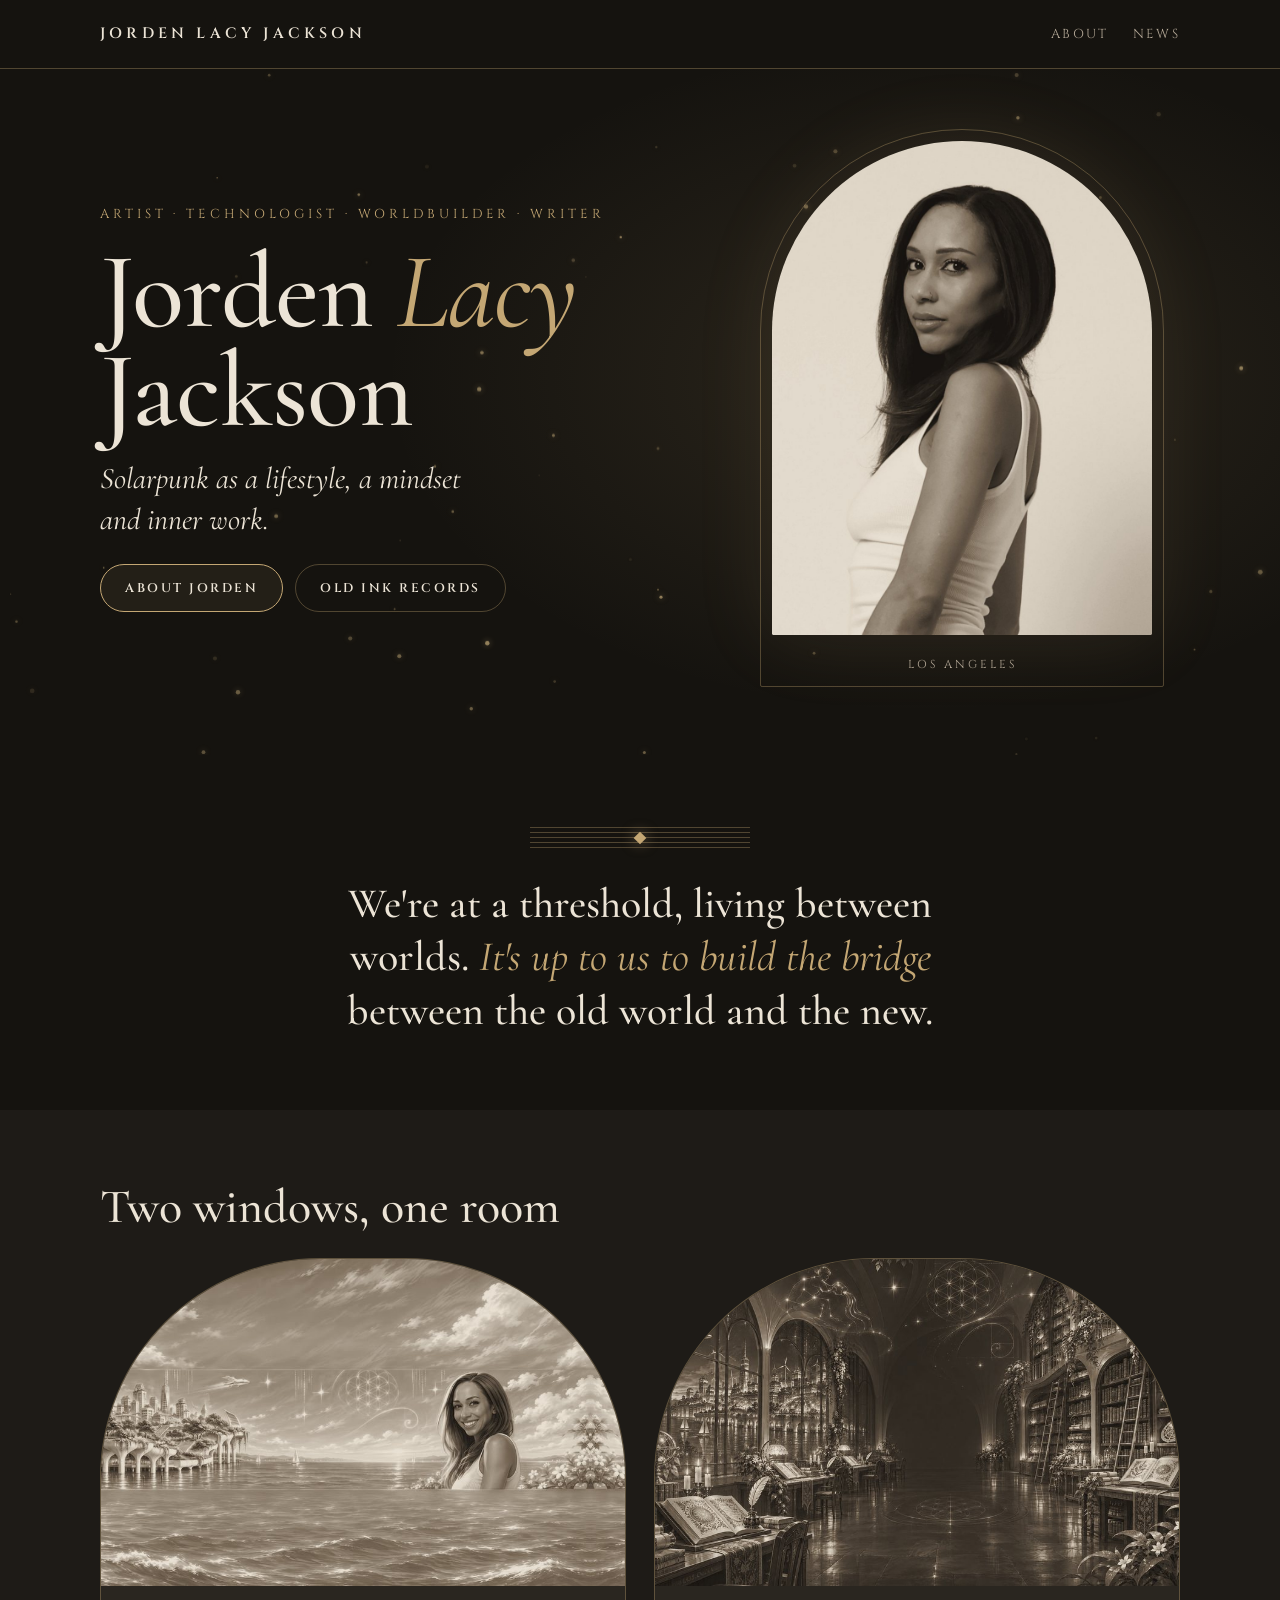
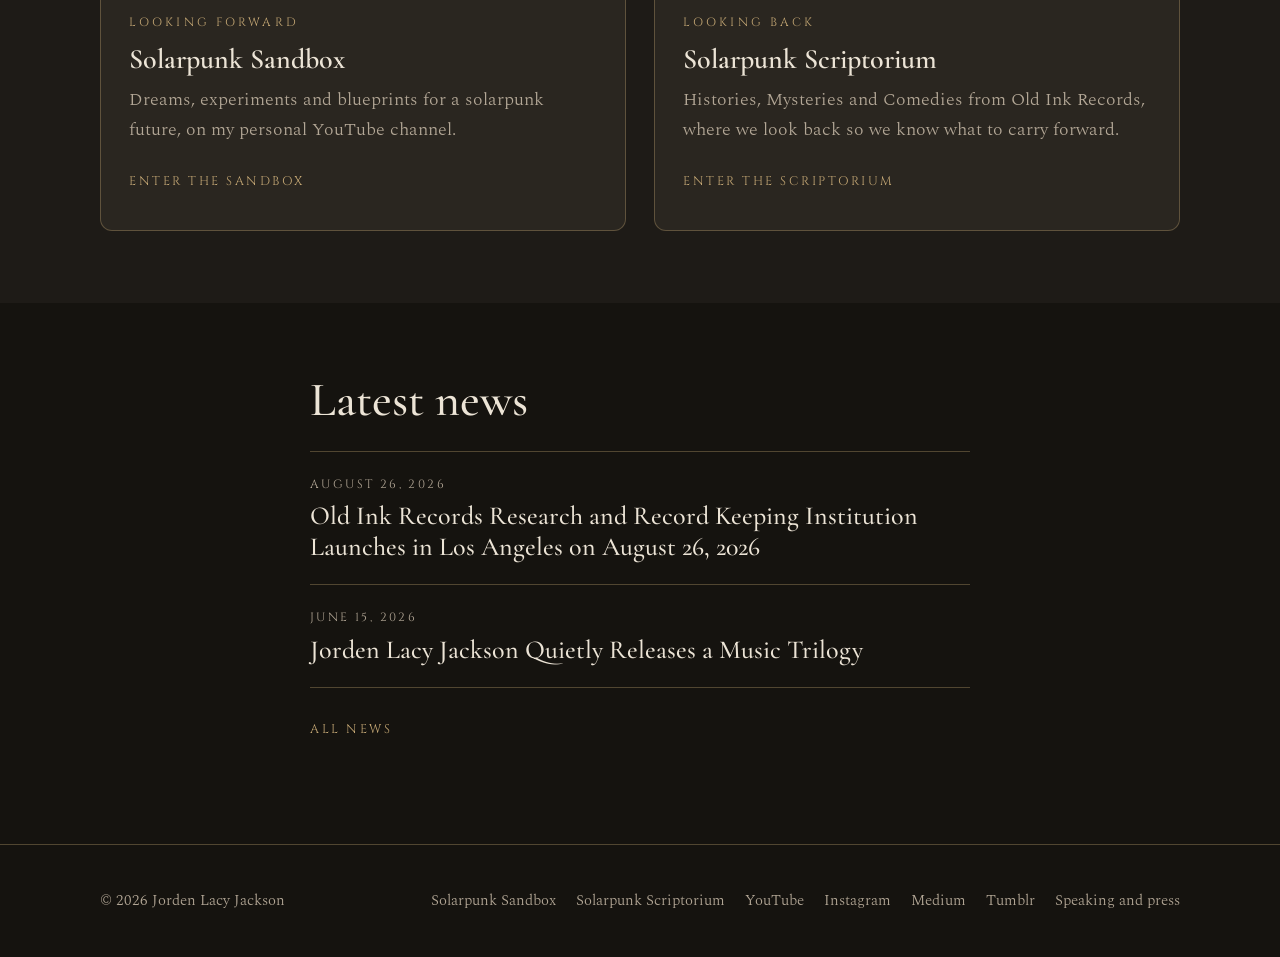
==== commit 93434c3f: "Speaking and press moves to the footer; hero points to Old Ink Records; retouched masks photo Co-Aut" ====
--- a/index.html
+++ b/index.html
@@ -91,7 +91,6 @@
     <a class="name" href="/">Jorden Lacy Jackson</a>
     <nav aria-label="Main">
       <a href="/about-jorden-lacy-jackson">About</a>
-      <a href="/speaking-and-press">Speaking and Press</a>
       <a href="/news">News</a>
     </nav>
   </div>
@@ -106,7 +105,7 @@
         <p class="lede">Solarpunk as a lifestyle, a mindset and inner work.</p>
         <div class="btns">
           <a class="btn" href="/about-jorden-lacy-jackson">About Jorden</a>
-          <a class="btn btn-quiet" href="/speaking-and-press">Speaking and press</a>
+          <a class="btn btn-quiet" href="https://oldinkrecords.com/">Old Ink Records</a>
         </div>
       </div>
       <figure class="arch" style="margin:0">
@@ -153,7 +152,7 @@
     <div class="wrap narrow">
       <h2>Latest news</h2>
       <ul class="news">
-      <li><time datetime="2026-11-19">November 19, 2026</time><a href="/old-ink-records-grounds-its-research-and-record-keeping-in-solarpunk">Old Ink Records Grounds Its Research and Record Keeping in Solarpunk Worldbuilding, Becoming an Engine for the Movement</a></li>
+      <li><time datetime="2026-08-26">August 26, 2026</time><a href="/old-ink-records-research-and-record-keeping-institution-launches-in-los-angeles-on-august-26-2026">Old Ink Records Research and Record Keeping Institution Launches in Los Angeles on August 26, 2026</a></li>
       <li><time datetime="2026-06-15">June 15, 2026</time><a href="/press-releasesjorden-lacy-jackson-quietly-releases-a-music-trilogy">Jorden Lacy Jackson Quietly Releases a Music Trilogy</a></li>
       </ul>
       <p style="margin-top:20px"><a class="back" href="/news">All news</a></p>
@@ -170,6 +169,7 @@
       <a href="https://www.instagram.com/jordenlacyjackson" rel="noopener">Instagram</a>
       <a href="https://medium.com/@jordenlacyjackson" rel="noopener">Medium</a>
       <a href="https://www.tumblr.com/jorden-lacy-jackson" rel="noopener">Tumblr</a>
+      <a href="/speaking-and-press">Speaking and press</a>
     </nav>
   </div>
 </footer>
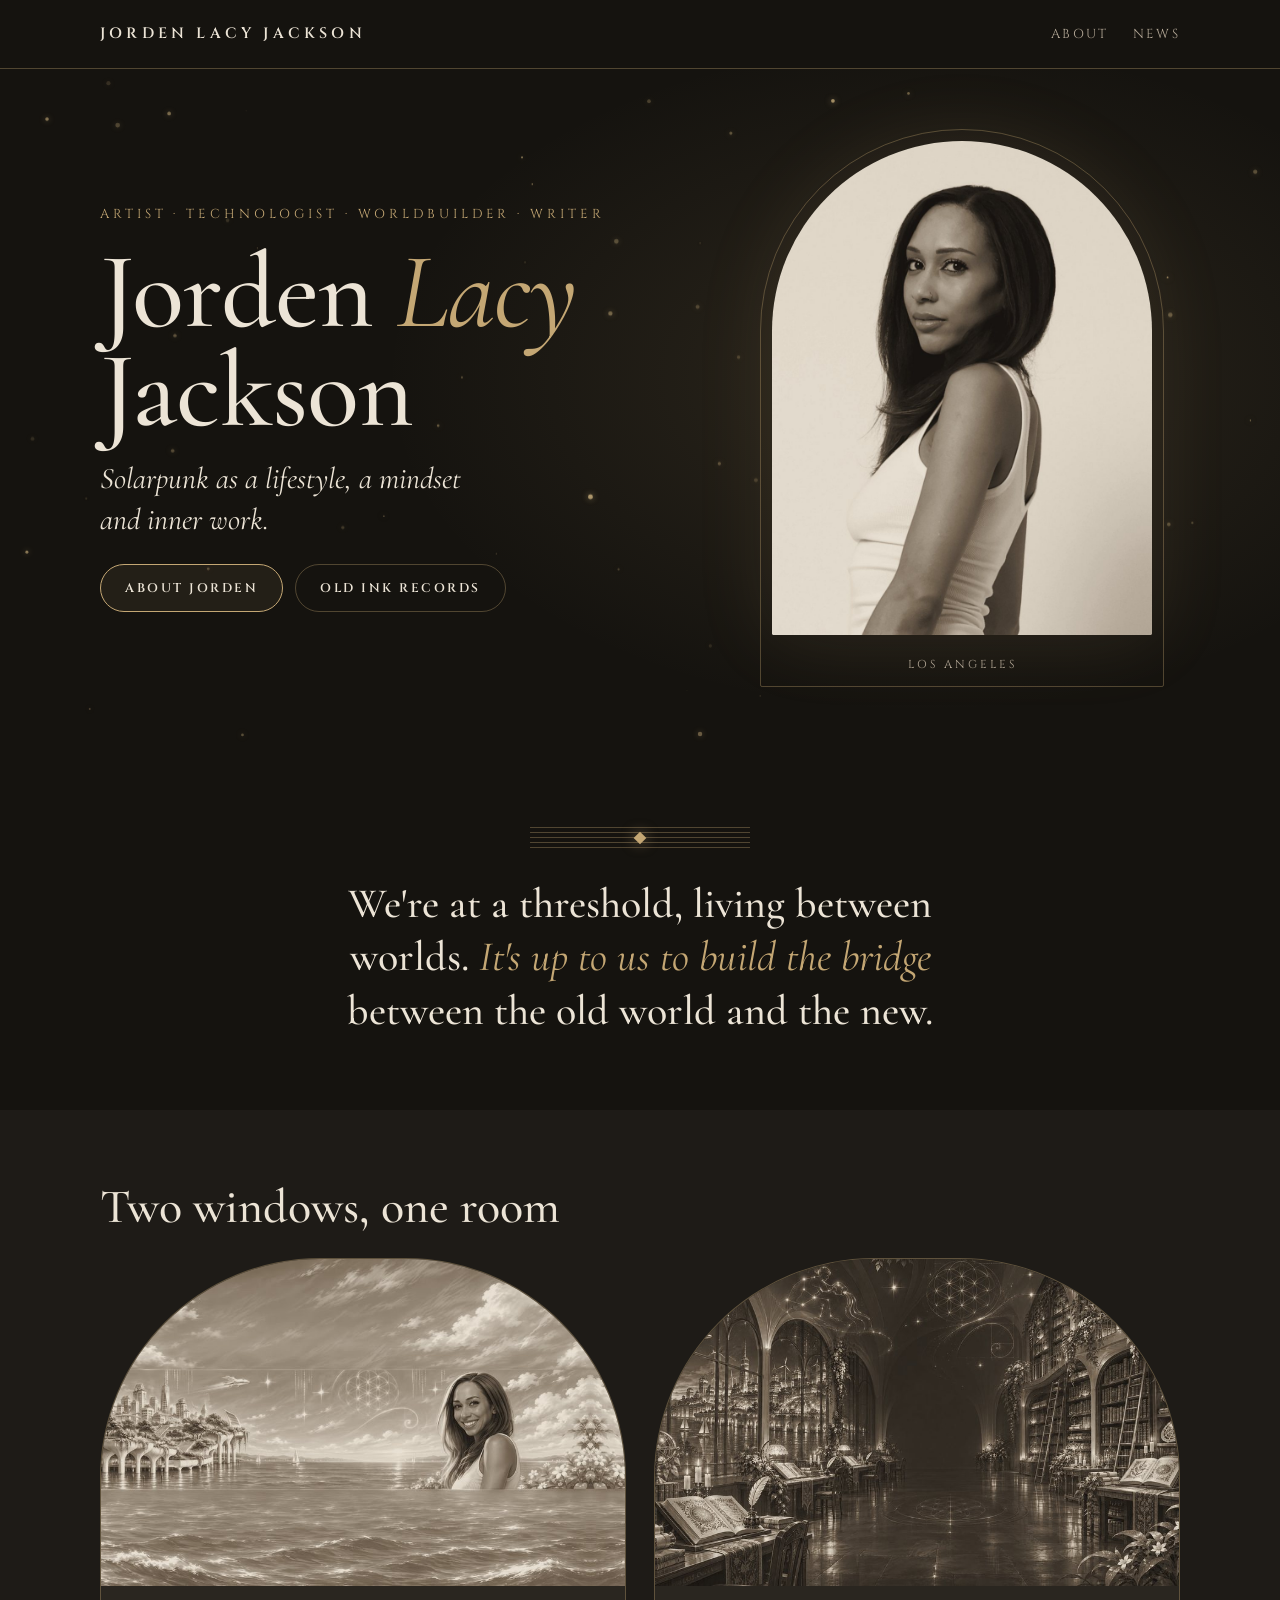
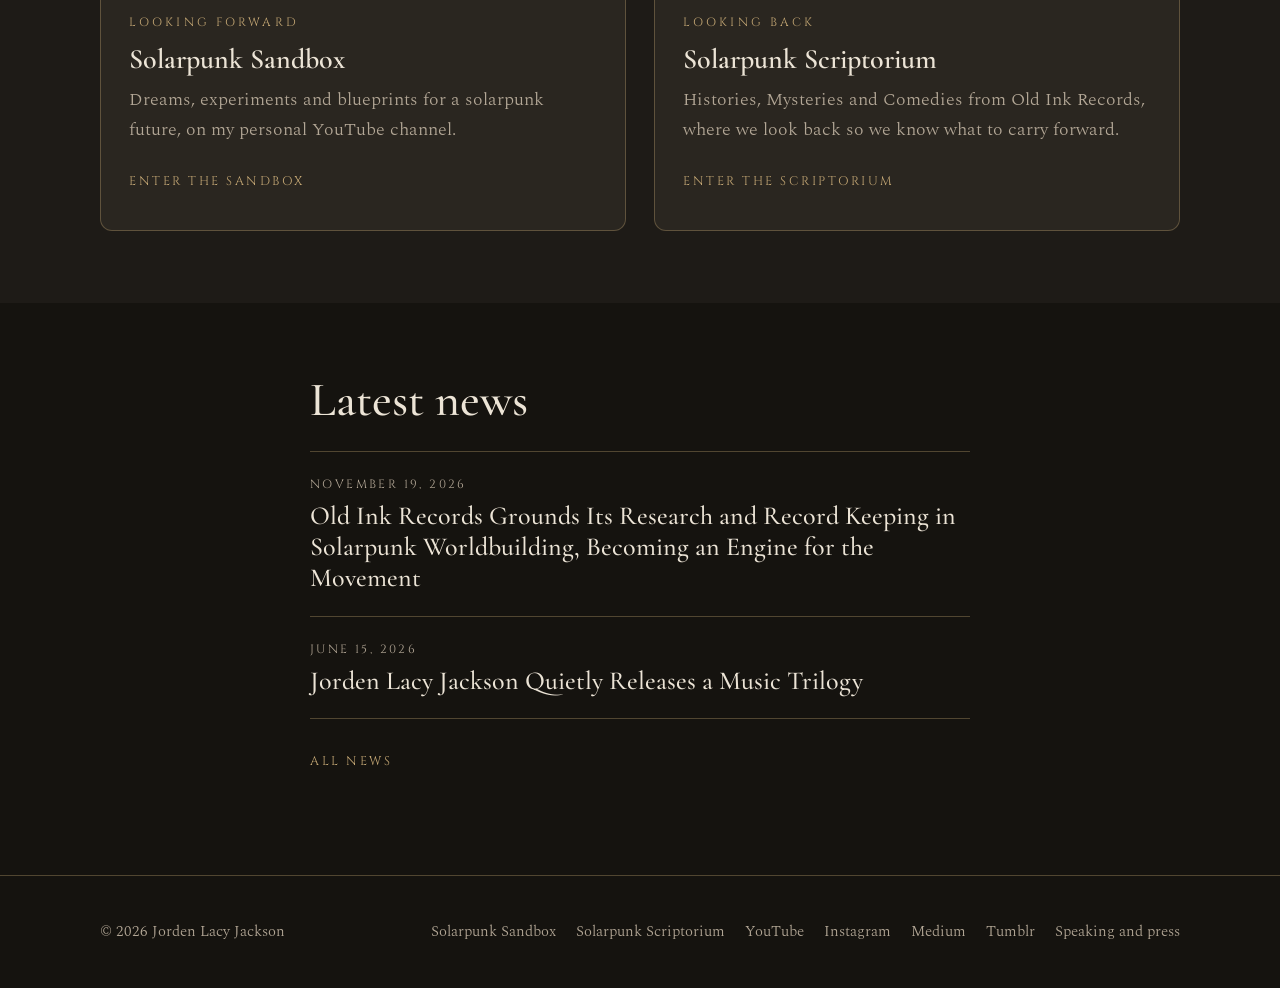
==== commit 49d5dc2a: "Merge branch 'main' into release-2026-11-19" ====
--- a/index.html
+++ b/index.html
@@ -152,7 +152,7 @@
     <div class="wrap narrow">
       <h2>Latest news</h2>
       <ul class="news">
-      <li><time datetime="2026-08-26">August 26, 2026</time><a href="/old-ink-records-research-and-record-keeping-institution-launches-in-los-angeles-on-august-26-2026">Old Ink Records Research and Record Keeping Institution Launches in Los Angeles on August 26, 2026</a></li>
+      <li><time datetime="2026-11-19">November 19, 2026</time><a href="/old-ink-records-grounds-its-research-and-record-keeping-in-solarpunk">Old Ink Records Grounds Its Research and Record Keeping in Solarpunk Worldbuilding, Becoming an Engine for the Movement</a></li>
       <li><time datetime="2026-06-15">June 15, 2026</time><a href="/press-releasesjorden-lacy-jackson-quietly-releases-a-music-trilogy">Jorden Lacy Jackson Quietly Releases a Music Trilogy</a></li>
       </ul>
       <p style="margin-top:20px"><a class="back" href="/news">All news</a></p>
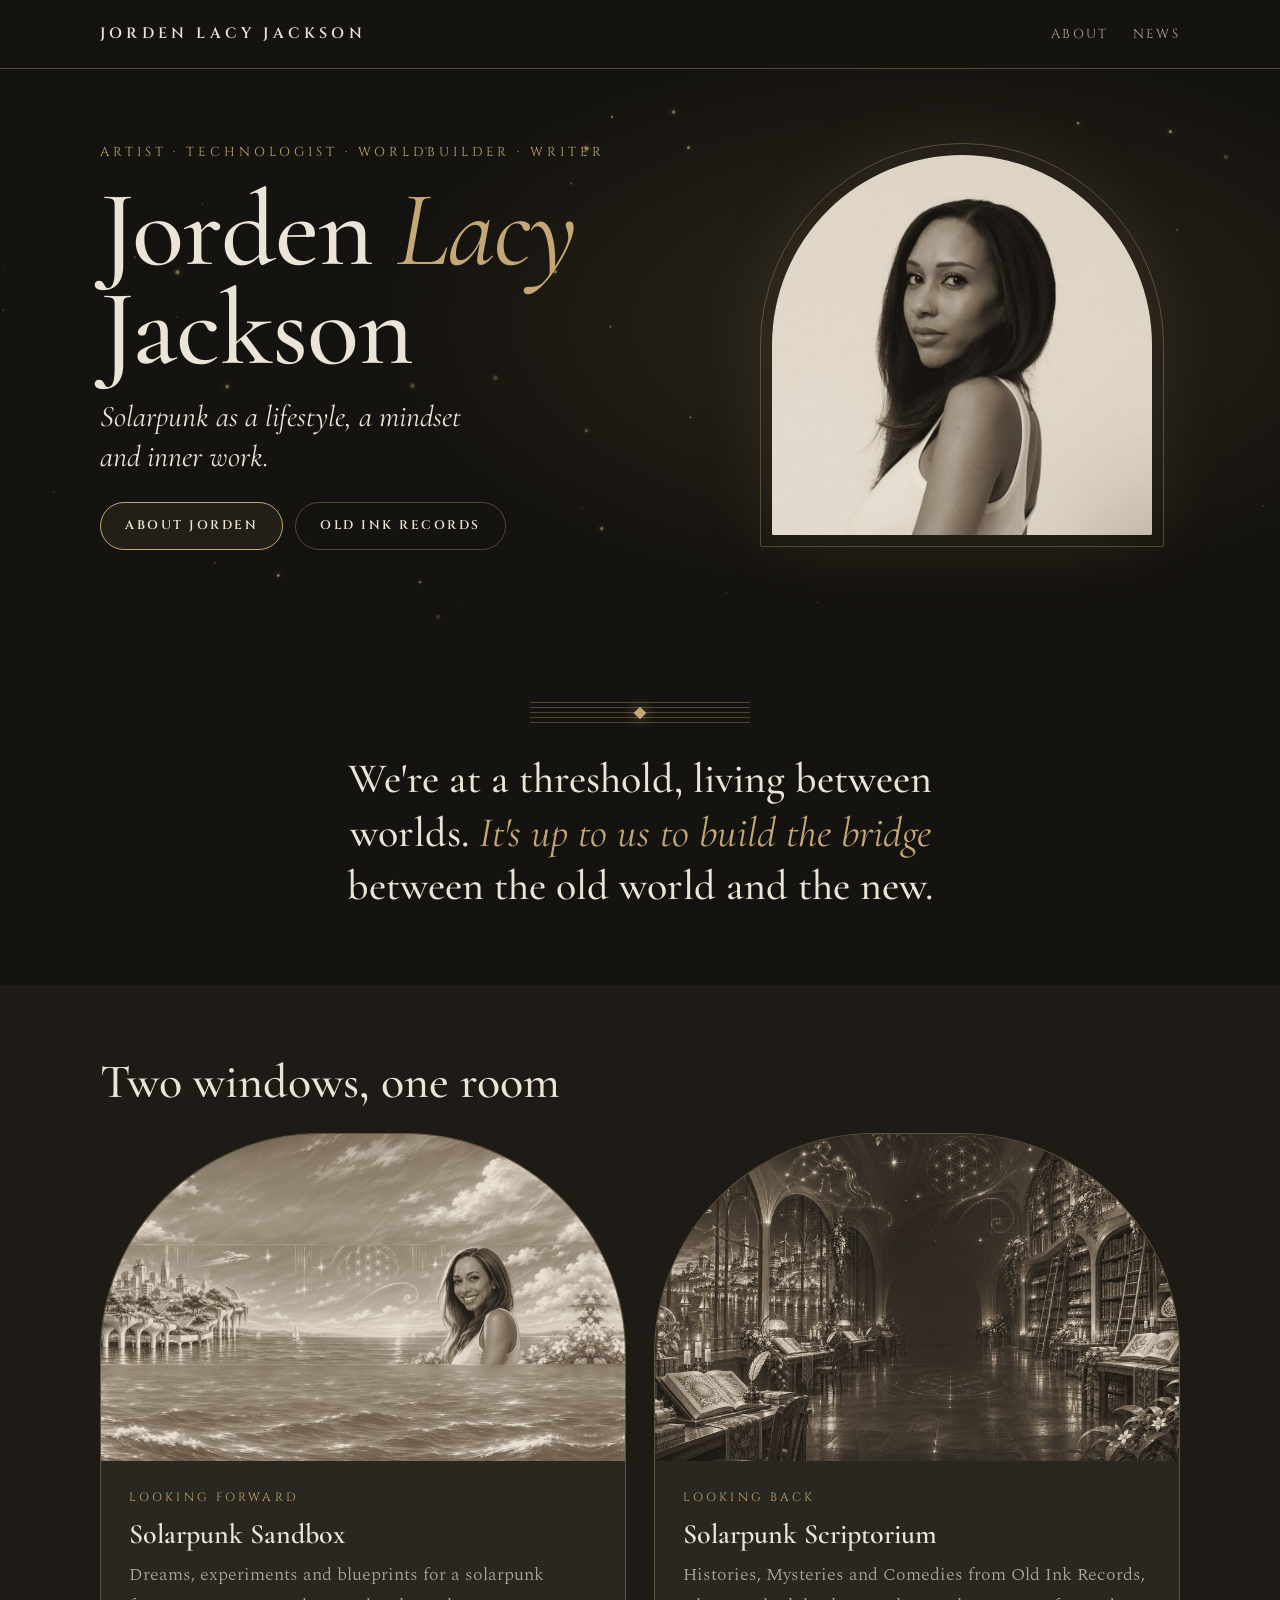
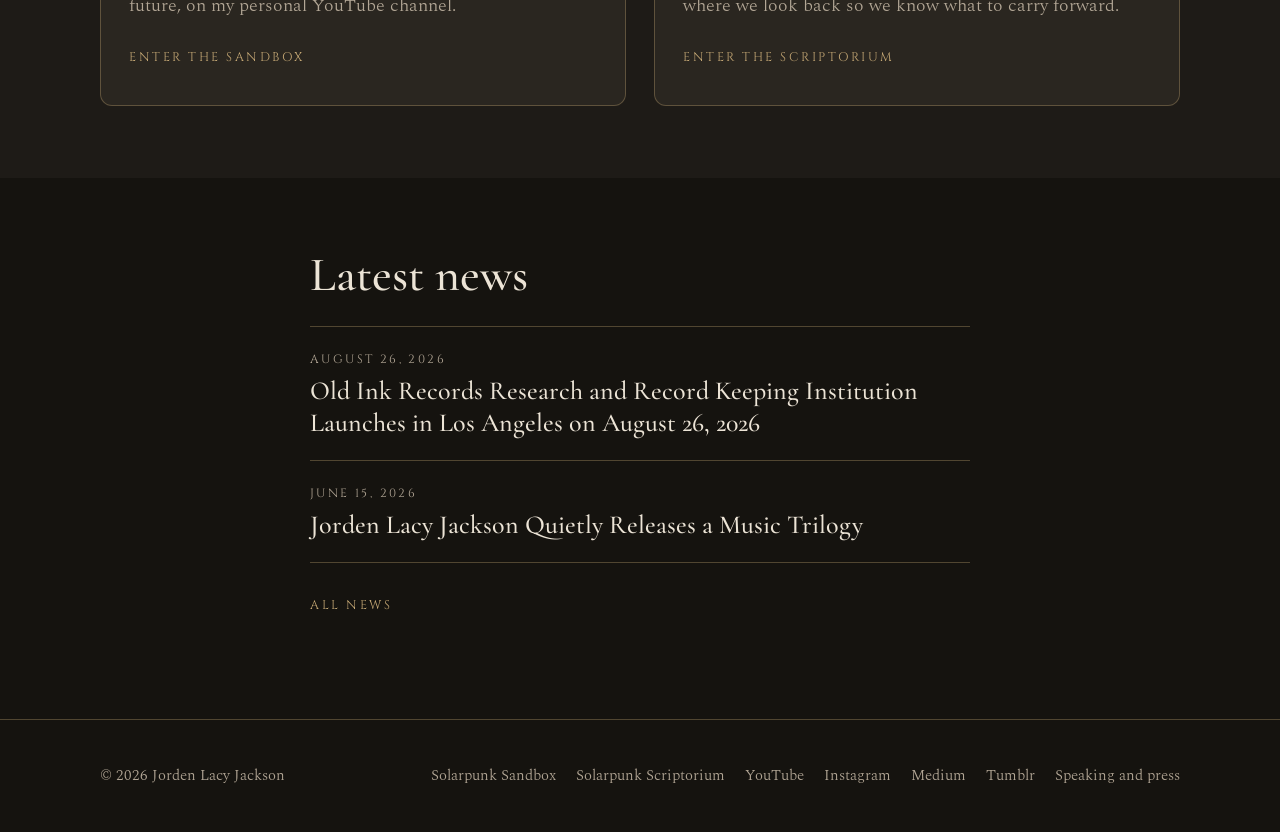
==== commit a483f314: "Homepage: shorter arch crop, no caption; windows link to YouTube and Old Ink Records Co-Authored-By:" ====
--- a/index.html
+++ b/index.html
@@ -83,7 +83,7 @@
 }
 </script>
 <link rel="stylesheet" href="/fonts/fonts.css">
-<link rel="stylesheet" href="/style.css?v=2">
+<link rel="stylesheet" href="/style.css?v=3">
 </head>
 <body>
 <header class="bar">
@@ -110,7 +110,6 @@
       </div>
       <figure class="arch" style="margin:0">
         <img src="/portrait-arch.jpg" width="900" height="1170" alt="Portrait of Jorden Lacy Jackson looking over her shoulder, in warm monochrome">
-        <figcaption>Los Angeles</figcaption>
       </figure>
     </div>
   </section>
@@ -132,7 +131,7 @@
             <span class="tag">Looking forward</span>
             <h3>Solarpunk Sandbox</h3>
             <p>Dreams, experiments and blueprints for a solarpunk future, on my personal YouTube channel.</p>
-            <a class="more" href="https://solarpunksandbox.com/">Enter the Sandbox</a>
+            <a class="more" href="https://www.youtube.com/@jordenlacyjackson" rel="noopener">Enter the Sandbox</a>
           </div>
         </div>
         <div class="window">
@@ -141,7 +140,7 @@
             <span class="tag">Looking back</span>
             <h3>Solarpunk Scriptorium</h3>
             <p>Histories, Mysteries and Comedies from Old Ink Records, where we look back so we know what to carry forward.</p>
-            <a class="more" href="https://solarpunkscriptorium.com/">Enter the Scriptorium</a>
+            <a class="more" href="https://oldinkrecords.com/">Enter the Scriptorium</a>
           </div>
         </div>
       </div>
@@ -152,7 +151,7 @@
     <div class="wrap narrow">
       <h2>Latest news</h2>
       <ul class="news">
-      <li><time datetime="2026-11-19">November 19, 2026</time><a href="/old-ink-records-grounds-its-research-and-record-keeping-in-solarpunk">Old Ink Records Grounds Its Research and Record Keeping in Solarpunk Worldbuilding, Becoming an Engine for the Movement</a></li>
+      <li><time datetime="2026-08-26">August 26, 2026</time><a href="/old-ink-records-research-and-record-keeping-institution-launches-in-los-angeles-on-august-26-2026">Old Ink Records Research and Record Keeping Institution Launches in Los Angeles on August 26, 2026</a></li>
       <li><time datetime="2026-06-15">June 15, 2026</time><a href="/press-releasesjorden-lacy-jackson-quietly-releases-a-music-trilogy">Jorden Lacy Jackson Quietly Releases a Music Trilogy</a></li>
       </ul>
       <p style="margin-top:20px"><a class="back" href="/news">All news</a></p>
--- a/style.css
+++ b/style.css
@@ -52,7 +52,7 @@
 
 /* Arched portrait */
 .arch{position:relative;justify-self:center;width:min(100%,380px)}
-.arch img{display:block;width:100%;aspect-ratio:9/11.7;object-fit:cover;border-radius:999px 999px 6px 6px;box-shadow:0 0 80px rgba(196,167,116,.12)}
+.arch img{display:block;width:100%;aspect-ratio:1/1;object-fit:cover;object-position:center top;border-radius:999px 999px 6px 6px;box-shadow:0 0 80px rgba(196,167,116,.12)}
 .arch::before{content:"";position:absolute;inset:-12px;border:1px solid var(--brass-dim);border-radius:999px 999px 10px 10px;pointer-events:none}
 .arch figcaption{margin-top:20px;text-align:center;font-family:var(--engraved);font-size:11.5px;letter-spacing:.26em;text-transform:uppercase;color:var(--stone)}
 
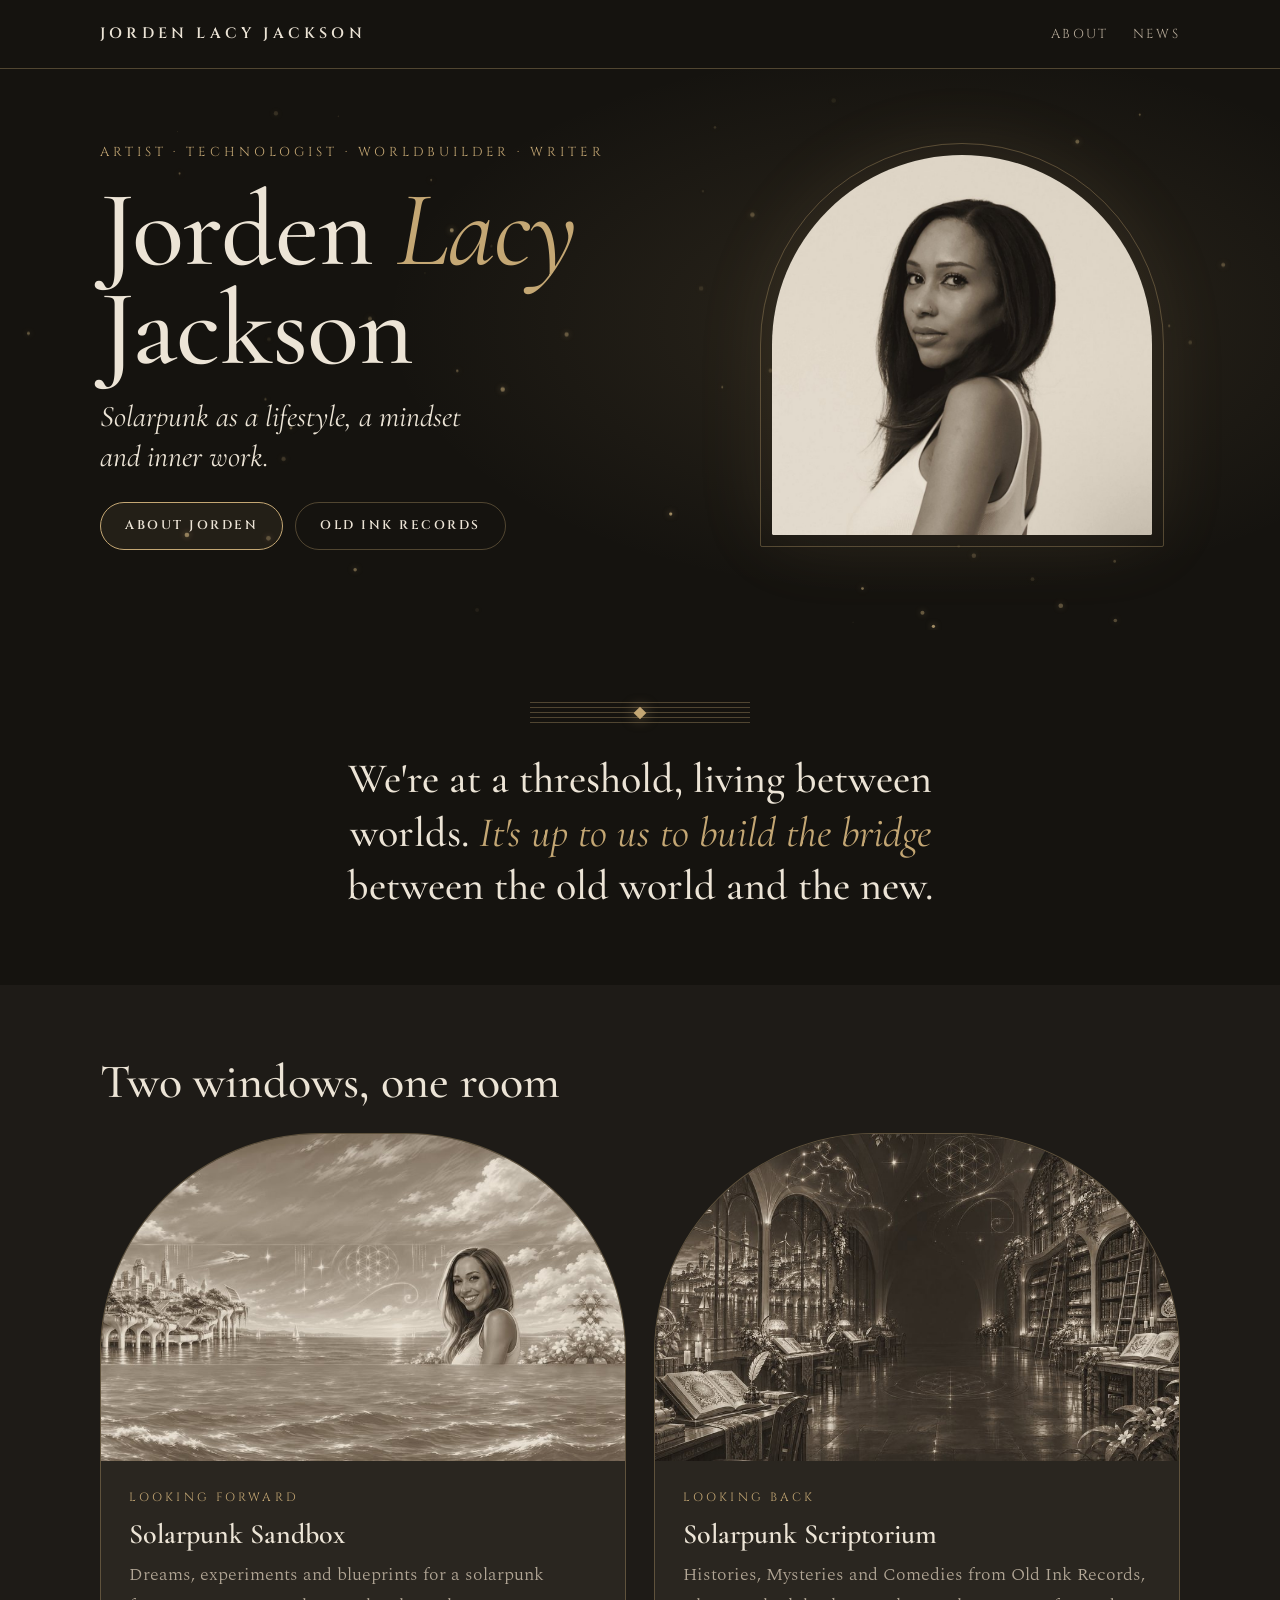
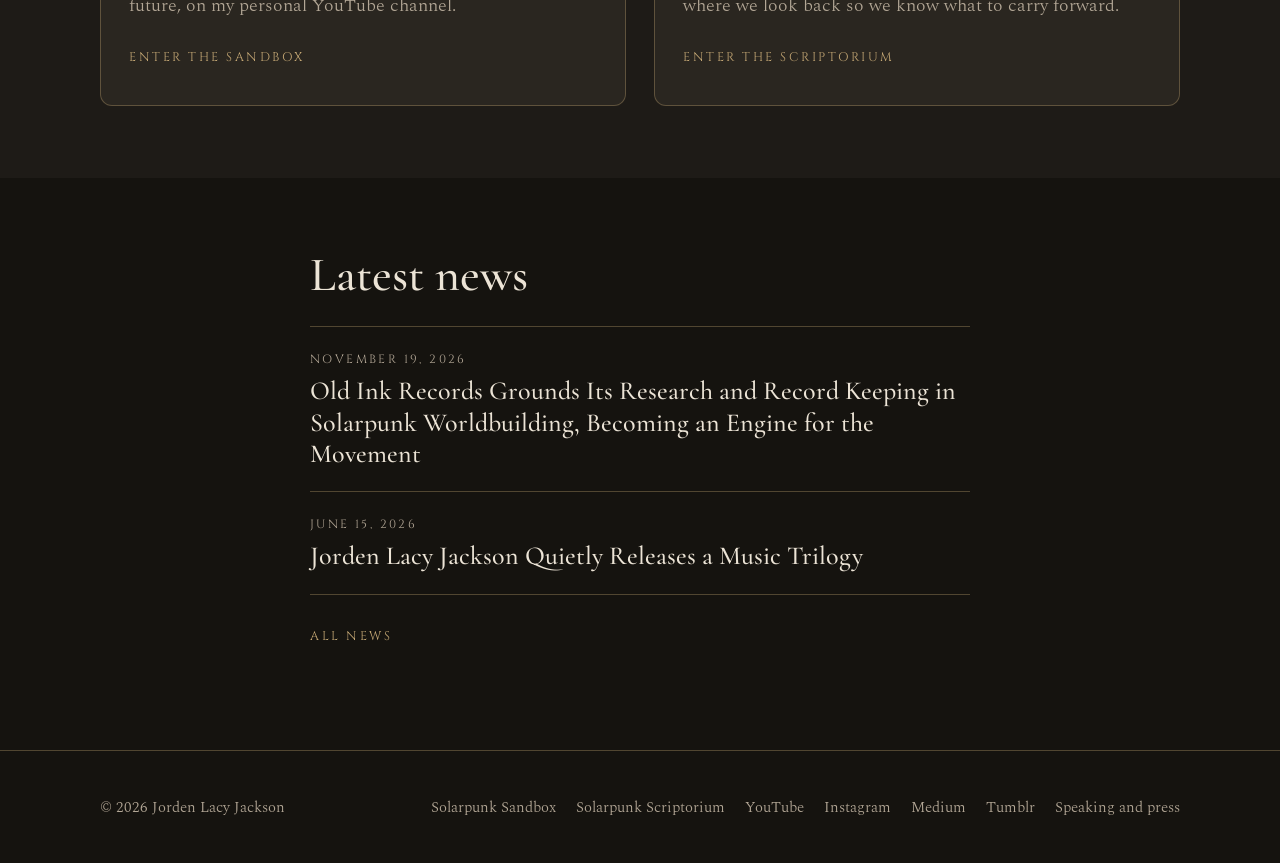
==== commit 9647fc64: "Merge branch 'main' into release-2026-11-19" ====
--- a/index.html
+++ b/index.html
@@ -151,7 +151,7 @@
     <div class="wrap narrow">
       <h2>Latest news</h2>
       <ul class="news">
-      <li><time datetime="2026-08-26">August 26, 2026</time><a href="/old-ink-records-research-and-record-keeping-institution-launches-in-los-angeles-on-august-26-2026">Old Ink Records Research and Record Keeping Institution Launches in Los Angeles on August 26, 2026</a></li>
+      <li><time datetime="2026-11-19">November 19, 2026</time><a href="/old-ink-records-grounds-its-research-and-record-keeping-in-solarpunk">Old Ink Records Grounds Its Research and Record Keeping in Solarpunk Worldbuilding, Becoming an Engine for the Movement</a></li>
       <li><time datetime="2026-06-15">June 15, 2026</time><a href="/press-releasesjorden-lacy-jackson-quietly-releases-a-music-trilogy">Jorden Lacy Jackson Quietly Releases a Music Trilogy</a></li>
       </ul>
       <p style="margin-top:20px"><a class="back" href="/news">All news</a></p>
